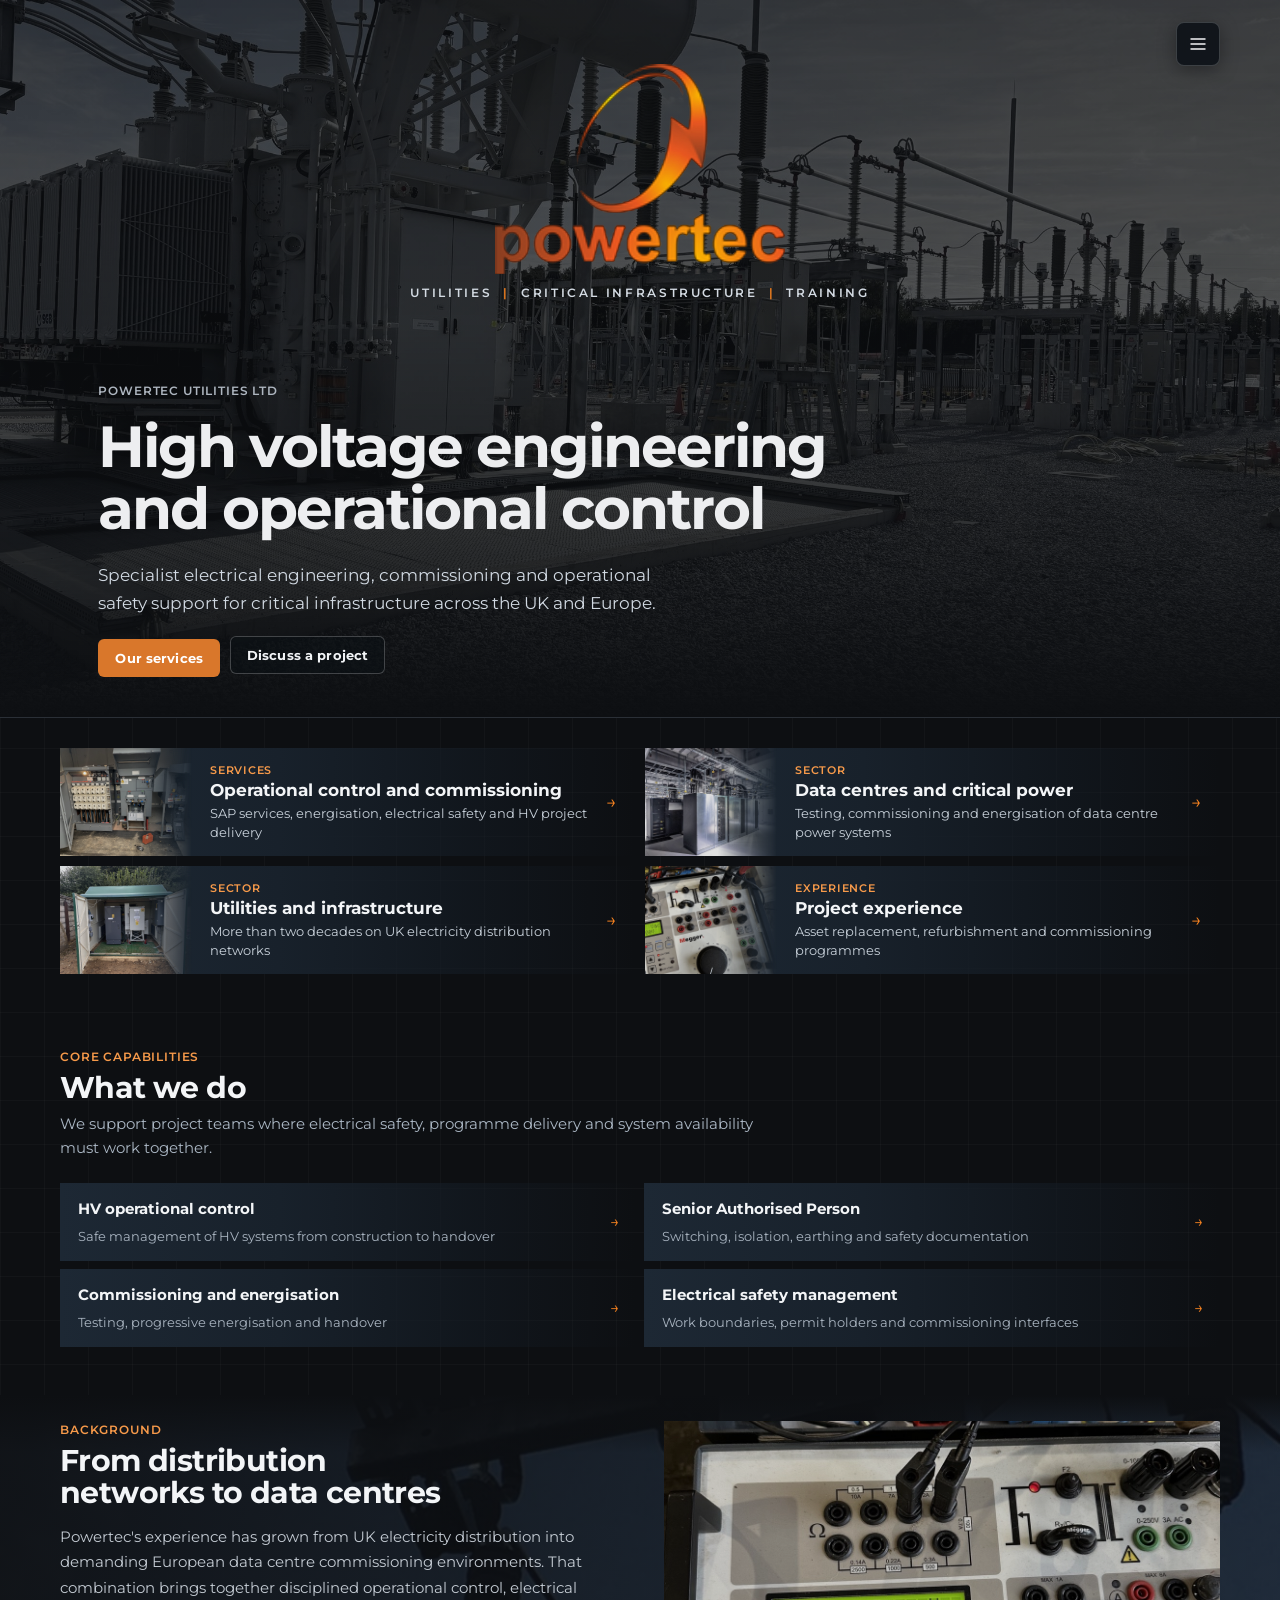
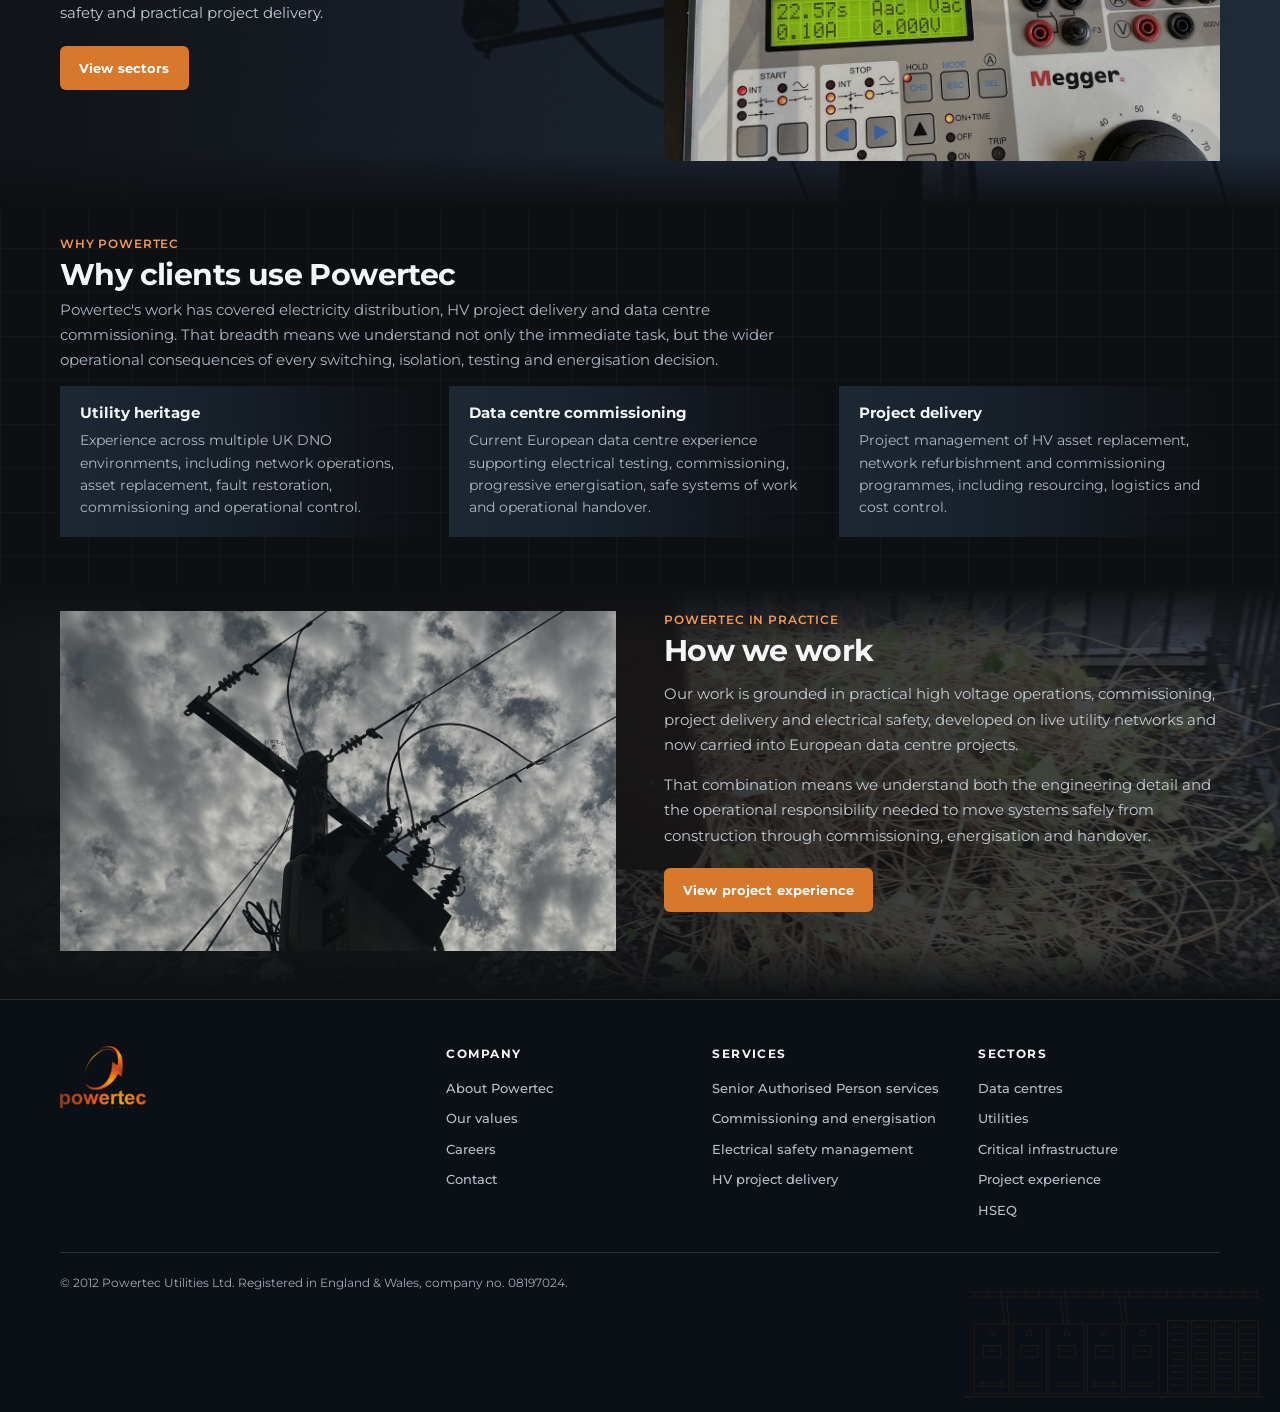
==== index.html @ 8046848d "Add files via upload" ====
<!doctype html>
<html lang="en-GB">
<head>
<meta charset="utf-8">
<meta name="viewport" content="width=device-width, initial-scale=1, viewport-fit=cover">
<title>Powertec Utilities Ltd | High Voltage, Critical Power and Operational Control</title>
<meta name="description" content="Specialist high voltage engineering, SAP, commissioning and electrical safety support for critical infrastructure.">
<meta name="theme-color" content="#0D0F12">
<link rel="icon" type="image/png" href="favicon.png">
<link rel="preconnect" href="https://fonts.googleapis.com">
<link rel="preconnect" href="https://fonts.gstatic.com" crossorigin>
<link rel="stylesheet" href="https://fonts.googleapis.com/css2?family=Montserrat:wght@400;500;600;700;800&family=JetBrains+Mono:wght@500;700&display=swap">
<link rel="stylesheet" href="styles.css?v=3">
</head>
<body class="biz" data-page="biz-index">
<header class="site-head"><div class="wrap">
  <span></span>
  <button class="menu-btn" id="openMenu" aria-label="Open menu" aria-expanded="false" aria-controls="menu"><svg viewBox="0 0 24 24" fill="none" stroke="currentColor" stroke-width="2"><path d="M3 6h18M3 12h18M3 18h18"/></svg></button>
</div></header>
<div class="menu" id="menu" hidden role="dialog" aria-label="Menu">
  <div class="top"><a class="site-mark" href="index.html" aria-label="Powertec home page"><img src="mark.png" alt="Powertec"></a><button class="menu-btn" id="closeMenu" aria-label="Close menu"><svg viewBox="0 0 24 24" fill="none" stroke="currentColor" stroke-width="2"><path d="M5 5l14 14M19 5L5 19"/></svg></button></div>
  <nav aria-label="Main navigation"><a class="menu-primary" href="index.html" aria-current="page">Home</a><details class="menu-group"><summary>About<span class="menu-chevron" aria-hidden="true">⌄</span></summary><div class="menu-subitems"><a class="menu-sub-link" href="about.html">About Powertec</a><a class="menu-sub-link" href="about.html#values">Our values</a></div></details><details class="menu-group"><summary>Services<span class="menu-chevron" aria-hidden="true">⌄</span></summary><div class="menu-subitems"><a class="menu-sub-link" href="services.html">All services</a><a class="menu-sub-link" href="services.html#sap">Senior Authorised Person services</a><a class="menu-sub-link" href="services.html#commissioning">Commissioning and energisation</a><a class="menu-sub-link" href="services.html#safety">Electrical safety management</a><a class="menu-sub-link" href="services.html#projects">HV project delivery</a></div></details><details class="menu-group"><summary>Sectors<span class="menu-chevron" aria-hidden="true">⌄</span></summary><div class="menu-subitems"><a class="menu-sub-link" href="sectors.html">Sector overview</a><a class="menu-sub-link" href="data-centres.html">Data centres and critical infrastructure</a><a class="menu-sub-link" href="utilities.html">Utilities and infrastructure</a></div></details><a class="menu-primary" href="projects.html">Project experience</a><a class="menu-primary" href="hseq.html">HSEQ</a><a class="menu-primary" href="careers.html">Careers</a><a class="menu-primary" href="contact.html">Contact</a></nav>
  <p class="note">Powertec Utilities Ltd</p>
</div>
<section class="hero home" style="--photo:url('powertec-entry-background.jpg')"><div class="wrap">
  <div class="home-brand-intro" aria-label="Powertec Utilities, Critical Infrastructure and Training">
    <img src="logo-stack.png" alt="Powertec" class="home-brand-logo">
    <div class="home-brand-services">UTILITIES <span>|</span> CRITICAL INFRASTRUCTURE <span>|</span> TRAINING</div>
  </div>
  <div class="home-system-title">
    <div class="kicker">Powertec Utilities Ltd</div>
    <h1 class="mega">High voltage engineering<br>and operational control</h1>
    <p class="lead">Specialist electrical engineering, commissioning and operational safety support for critical infrastructure across the UK and Europe.</p>
    <div class="cta biz-cta"><a class="btn primary" href="services.html">Our services</a><a class="btn ghost" href="contact.html">Discuss a project</a></div>
  </div>
</div></section>
<main><section class="block"><div class="wrap"><div class="launch-grid">
    <a class="launch" href="services.html"><span class="launch-img" style="background-image:url('switchgear-01.jpg')" aria-hidden="true"></span><span class="launch-copy"><span class="launch-tag">Services</span><strong>Operational control and commissioning</strong><span class="launch-desc">SAP services, energisation, electrical safety and HV project delivery</span></span><span class="launch-arrow" aria-hidden="true">→</span></a>
    <a class="launch" href="data-centres.html"><span class="launch-img" style="background-image:url('dc-hall.jpg')" aria-hidden="true"></span><span class="launch-copy"><span class="launch-tag">Sector</span><strong>Data centres and critical power</strong><span class="launch-desc">Testing, commissioning and energisation of data centre power systems</span></span><span class="launch-arrow" aria-hidden="true">→</span></a>
    <a class="launch" href="utilities.html"><span class="launch-img" style="background-image:url('substation-01.jpg')" aria-hidden="true"></span><span class="launch-copy"><span class="launch-tag">Sector</span><strong>Utilities and infrastructure</strong><span class="launch-desc">More than two decades on UK electricity distribution networks</span></span><span class="launch-arrow" aria-hidden="true">→</span></a>
    <a class="launch" href="projects.html"><span class="launch-img" style="background-image:url('testing-04.jpg')" aria-hidden="true"></span><span class="launch-copy"><span class="launch-tag">Experience</span><strong>Project experience</strong><span class="launch-desc">Asset replacement, refurbishment and commissioning programmes</span></span><span class="launch-arrow" aria-hidden="true">→</span></a>
  </div></div></section><section class="block"><div class="wrap"><div class="registers-intro"><div><div class="eyebrow">Core capabilities</div><h2>What we do</h2><p>We support project teams where electrical safety, programme delivery and system availability must work together.</p></div></div><div class="dashboard-links registers-grid"><a href="services.html"><strong>HV operational control</strong><span>Safe management of HV systems from construction to handover</span><i>→</i></a><a href="services.html#sap"><strong>Senior Authorised Person</strong><span>Switching, isolation, earthing and safety documentation</span><i>→</i></a><a href="services.html#commissioning"><strong>Commissioning and energisation</strong><span>Testing, progressive energisation and handover</span><i>→</i></a><a href="services.html#safety"><strong>Electrical safety management</strong><span>Work boundaries, permit holders and commissioning interfaces</span><i>→</i></a></div></div></section><section class="block bgfade-sec" data-bg="dno-n13.jpg,dno-p13.jpg,dno-p01.jpg,dno-n11.jpg,dno-p11.jpg"><div class="wrap"><div class="biz-split">
    <div><div class="registers-intro"><div><div class="eyebrow">Background</div><h2>From distribution networks to data centres</h2></div></div>
      <div class="prose"><p>Powertec's experience has grown from UK electricity distribution into demanding European data centre commissioning environments. That combination brings together disciplined operational control, electrical safety and practical project delivery.</p></div>
      <a class="btn primary" href="sectors.html">View sectors</a></div>
    <figure class="photo-band biz-photo"><img src="testing-05.jpg" alt="Relay test set connected for secondary injection testing" loading="lazy"></figure></div></div></section><section class="block"><div class="wrap"><div class="registers-intro"><div><div class="eyebrow">Why Powertec</div><h2>Why clients use Powertec</h2><p>Powertec's work has covered electricity distribution, HV project delivery and data centre commissioning. That breadth means we understand not only the immediate task, but the wider operational consequences of every switching, isolation, testing and energisation decision.</p></div></div><div class="biz-grid c3"><article class="panel"><h3>Utility heritage</h3><p>Experience across multiple UK DNO environments, including network operations, asset replacement, fault restoration, commissioning and operational control.</p></article><article class="panel"><h3>Data centre commissioning</h3><p>Current European data centre experience supporting electrical testing, commissioning, progressive energisation, safe systems of work and operational handover.</p></article><article class="panel"><h3>Project delivery</h3><p>Project management of HV asset replacement, network refurbishment and commissioning programmes, including resourcing, logistics and cost control.</p></article></div></div></section><section class="block bgfade-sec" data-bg="dno-m01.jpg,dno-n12.jpg,dno-m11.jpg,dno-p16.jpg,dno-p09.jpg"><div class="wrap"><div class="biz-split rev">
    <figure class="photo-band biz-photo"><img src="overhead-01.jpg" alt="Overhead line works" loading="lazy"></figure>
    <div><div class="registers-intro"><div><div class="eyebrow">Powertec in practice</div><h2>How we work</h2></div></div>
      <div class="prose"><p>Our work is grounded in practical high voltage operations, commissioning, project delivery and electrical safety, developed on live utility networks and now carried into European data centre projects.</p>
      <p>That combination means we understand both the engineering detail and the operational responsibility needed to move systems safely from construction through commissioning, energisation and handover.</p></div>
      <a class="btn primary" href="projects.html">View project experience</a></div></div></div></section></main>
<footer class="site-foot"><div class="wrap">
    <a class="foot-brand" href="index.html" aria-label="Powertec home page"><img src="logo-stack.png" alt="Powertec"></a>
    <div class="foot-links">
      <div class="foot-col"><h3>Company</h3><a href="about.html">About Powertec</a><a href="about.html#values">Our values</a><a href="careers.html">Careers</a><a href="contact.html">Contact</a></div>
      <div class="foot-col"><h3>Services</h3><a href="services.html#sap">Senior Authorised Person services</a><a href="services.html#commissioning">Commissioning and energisation</a><a href="services.html#safety">Electrical safety management</a><a href="services.html#projects">HV project delivery</a></div>
      <div class="foot-col"><h3>Sectors</h3><a href="data-centres.html">Data centres</a><a href="utilities.html">Utilities</a><a href="sectors.html">Critical infrastructure</a><a href="projects.html">Project experience</a><a href="hseq.html">HSEQ</a></div>
    </div>
    <p class="foot-legal">© 2012 Powertec Utilities Ltd. Registered in England &amp; Wales, company no. 08197024.</p>
  </div></footer>
<script src="site.js?v=3"></script>
</body>
</html>
---- styles.css ----
/* Powertec Isolation Control — shared styles
   Matches the Powertec Utilities site: dark charcoal-navy ground, photo backdrops that phase in, logo phase-in on the front page, copper-orange accent,
   bold uppercase headings, square menu button, bordered cards, uppercase footer nav. */
:root{
  --bg:#0B1016; --bg2:#10161E; --card:#141B24; --card2:#18212B; --line:#28313C; --line2:#3A4552;
  --text:#F3F5F7; --muted:#AEB6C0; --dim:#7D8792;
  --orange:#F58220; --orange2:#E07024; --orange-ink:#F79A4A; --orange-soft:rgba(245,130,32,.12);
  --good:#5FC98B; --good-soft:rgba(95,201,139,.12);
  --warn:#F2C14E; --warn-soft:rgba(242,193,78,.12);
  --crit:#FF7A70; --crit-soft:rgba(255,122,112,.12);
  --idle:#9AA3AD; --idle-soft:rgba(154,163,173,.12);
  --head:"Montserrat","Helvetica Neue",Helvetica,Arial,sans-serif;
  --body:"Montserrat","Helvetica Neue",Helvetica,Arial,sans-serif;
  --mono:ui-monospace,"SFMono-Regular",Menlo,Consolas,monospace;
  color-scheme:dark;
}
*{box-sizing:border-box}
html{-webkit-text-size-adjust:100%}
body{margin:0;background:var(--bg);color:var(--text);font-family:var(--body);font-size:16px;line-height:1.6}
img{max-width:100%;display:block}
a{color:inherit}
:focus-visible{outline:2px solid var(--orange);outline-offset:3px}
.wrap{max-width:1200px;margin:0 auto;padding-left:max(20px,env(safe-area-inset-left,0px));padding-right:max(20px,env(safe-area-inset-right,0px))}
h1,h2,h3{font-family:var(--head);font-weight:700;text-transform:uppercase;letter-spacing:.01em;line-height:1.08;margin:0;text-wrap:balance}
h1{font-size:clamp(34px,6vw,64px)}
h2{font-size:clamp(26px,3.6vw,38px)}
h3{font-size:19px;line-height:1.25}
p{margin:0}
.eyebrow{font-size:15px;font-weight:700;letter-spacing:.06em;text-transform:uppercase;color:var(--orange)}
.sub{font-size:clamp(19px,2.2vw,24px);font-weight:700;line-height:1.35;margin-top:22px;max-width:30ch}
.lead{color:var(--muted);max-width:60ch;margin-top:14px;font-size:17px}
.mono{font-family:var(--mono);font-size:14px;font-variant-numeric:tabular-nums}

/* header */
.site-head{position:absolute;top:0;left:0;right:0;z-index:20;padding-top:env(safe-area-inset-top,0px)}
.site-head .wrap{display:flex;justify-content:space-between;align-items:center;padding-block:22px}
.site-head .mark{width:64px;height:auto}
.menu-btn{width:56px;height:56px;display:grid;place-items:center;background:rgba(11,16,22,.82);border:1.5px solid var(--line2);cursor:pointer;color:var(--orange)}
.menu-btn:hover{border-color:var(--orange)}
.menu-btn svg{width:22px;height:22px}

/* full-screen menu */
.menu{position:fixed;inset:0;z-index:50;background:rgba(8,12,17,.97);display:flex;flex-direction:column;padding:calc(22px + env(safe-area-inset-top,0px)) max(20px,env(safe-area-inset-right,0px)) calc(28px + env(safe-area-inset-bottom,0px)) max(20px,env(safe-area-inset-left,0px));overflow-y:auto}
.menu[hidden]{display:none}
.menu .top{display:flex;justify-content:space-between;align-items:center;max-width:1200px;width:100%;margin:0 auto}
.menu .top img{width:64px}
.menu nav{max-width:1200px;width:100%;margin:40px auto 0;display:flex;flex-direction:column}
.menu nav a{display:flex;justify-content:space-between;align-items:baseline;gap:16px;text-decoration:none;font:700 clamp(22px,4vw,34px)/1.2 var(--head);text-transform:uppercase;padding:16px 0;border-bottom:1px solid var(--line)}
.menu nav a small{font:600 13px var(--mono);color:var(--dim);letter-spacing:.06em}
.menu nav a:hover,.menu nav a[aria-current="page"]{color:var(--orange)}
.menu .note{max-width:1200px;width:100%;margin:28px auto 0;color:var(--dim);font-size:14px}

/* hero */
.hero{position:relative;overflow:hidden;padding-top:calc(140px + env(safe-area-inset-top,0px));padding-bottom:72px;
  background:
    radial-gradient(120% 70% at 110% 20%,rgba(245,130,32,.16),transparent 55%),
    radial-gradient(60% 50% at -10% 100%,rgba(245,130,32,.08),transparent 60%),
    repeating-linear-gradient(90deg,rgba(255,255,255,.025) 0 2px,transparent 2px 46px),
    linear-gradient(180deg,#0E141B 0%,#0B1016 100%)}
.hero::after{content:"";position:absolute;right:-180px;top:40px;width:620px;height:620px;border-radius:50%;border:2px solid rgba(245,130,32,.18);border-left-color:transparent;border-bottom-color:transparent;transform:rotate(-20deg);pointer-events:none}
.hero .wrap{position:relative;z-index:1}
.hero.home{padding-top:calc(120px + env(safe-area-inset-top,0px));min-height:auto}
.hero .biglogo{width:min(300px,62vw);margin-bottom:40px}
.cta{display:flex;flex-direction:column;gap:16px;margin-top:34px;max-width:360px}
.btn{display:flex;align-items:center;justify-content:center;gap:14px;text-decoration:none;font:700 15px var(--head);letter-spacing:.05em;text-transform:uppercase;padding:16px 22px;border:1.5px solid transparent;cursor:pointer}
.btn.primary{background:linear-gradient(180deg,#F08A35,#D0681F);color:#fff}
.btn.primary:hover{background:linear-gradient(180deg,#F79745,#DC7428)}
.btn.ghost{border-color:var(--line2);color:var(--text);background:rgba(11,16,22,.5)}
.btn.ghost:hover{border-color:var(--orange)}
.btn svg{width:20px;height:20px;flex:none}
.chev{display:block;width:28px;margin:42px auto 0;color:var(--muted)}
.crumbs{display:flex;flex-wrap:wrap;gap:8px;font-size:13px;font-weight:700;letter-spacing:.06em;text-transform:uppercase;color:var(--dim);margin-bottom:18px}
.crumbs a{text-decoration:none;color:var(--muted)}
.crumbs a:hover{color:var(--orange)}

/* sections + cards */
section.block{padding-block:72px;border-top:1px solid var(--line)}
section.block.alt{background:var(--bg2)}
.block-head{margin-bottom:36px}
.block-head h2{margin-top:10px}
.cards{display:grid;grid-template-columns:repeat(2,minmax(0,1fr));gap:20px}
.card{background:var(--card);border:1px solid var(--line);padding:30px;display:grid;grid-template-columns:auto minmax(0,1fr);gap:24px;text-decoration:none;transition:border-color .2s}
a.card:hover{border-color:var(--orange)}
.card .ico{width:64px;height:64px;color:var(--orange)}
.card h3{margin-bottom:12px}
.card p{color:var(--muted);font-size:15px}
.card .more{display:inline-flex;align-items:center;gap:12px;margin-top:18px;color:var(--orange);font:700 14px var(--head);letter-spacing:.06em;text-transform:uppercase}
.card .more svg{width:20px}
.card .n{font:600 13px var(--mono);color:var(--dim);margin-top:6px}
.trio{display:grid;grid-template-columns:repeat(4,minmax(0,1fr));gap:20px}
.trio div{text-align:center}
.trio svg{width:56px;height:56px;color:var(--orange);margin:0 auto 14px}
.trio b{display:block;font:700 14px var(--head);letter-spacing:.06em;text-transform:uppercase}
.trio p{color:var(--muted);font-size:14px;margin-top:6px}
.stats{display:grid;grid-template-columns:repeat(3,minmax(0,1fr));gap:0;border:1px solid var(--line);margin-top:44px;background:rgba(20,27,36,.6)}
.stats div{padding:20px 22px;border-right:1px solid var(--line);border-bottom:1px solid var(--line)}
.stats div:nth-child(3n){border-right:0}
.stats div:nth-last-child(-n+3){border-bottom:0}
.stats b{display:block;font:700 34px var(--head);font-variant-numeric:tabular-nums;color:var(--text)}
.stats b.hot{color:var(--orange)}
.stats span{font-size:13px;font-weight:700;letter-spacing:.05em;text-transform:uppercase;color:var(--muted)}
.example{display:inline-block;margin-top:18px;font-size:12px;font-weight:700;letter-spacing:.08em;text-transform:uppercase;color:var(--warn);border:1px solid rgba(242,193,78,.4);padding:5px 10px}

/* trackers */
.toolbar{display:flex;flex-wrap:wrap;gap:12px;align-items:center;margin-bottom:16px}
.search{flex:1 1 260px;min-width:0;display:flex;align-items:center;gap:10px;background:var(--card);border:1px solid var(--line2);padding:12px 14px}
.search:focus-within{border-color:var(--orange)}
.search svg{width:18px;color:var(--dim);flex:none}
.search input{flex:1;min-width:0;background:transparent;border:0;outline:0;color:var(--text);font:500 15px var(--body)}
.search input::placeholder{color:var(--dim)}
.filters{display:flex;flex-wrap:wrap;gap:8px}
.filters button{background:transparent;color:var(--muted);border:1px solid var(--line2);padding:9px 14px;font:700 12px var(--head);letter-spacing:.06em;text-transform:uppercase;cursor:pointer}
.filters button[aria-pressed="true"]{background:var(--orange);border-color:var(--orange);color:#fff}
.count{color:var(--dim);font-size:13px;font-weight:700;letter-spacing:.05em;text-transform:uppercase;margin-bottom:10px}
.tablebox{border:1px solid var(--line);overflow-x:auto;background:var(--card)}
table{width:100%;border-collapse:collapse;font-size:15px}
th{text-align:left;font:700 12px var(--head);letter-spacing:.08em;text-transform:uppercase;color:var(--orange);background:var(--card2);padding:14px 16px;white-space:nowrap;border-bottom:1px solid var(--line)}
td{padding:14px 16px;border-top:1px solid var(--line);vertical-align:top;color:var(--muted)}
td:first-child a{color:var(--text);font-weight:700;text-decoration:none}
tbody tr{cursor:pointer}
tbody tr:hover td{background:rgba(245,130,32,.06)}
td.go{text-align:right;white-space:nowrap}
td.go span{color:var(--orange);font:700 13px var(--head);letter-spacing:.06em;text-transform:uppercase}
.empty{text-align:center;padding:32px;color:var(--dim)}
.chip{display:inline-flex;align-items:center;gap:7px;font:700 12px var(--head);letter-spacing:.05em;text-transform:uppercase;padding:4px 10px;white-space:nowrap;border:1px solid currentColor}
.chip::before{content:"";width:7px;height:7px;border-radius:50%;background:currentColor}
.s-good{color:var(--good);background:var(--good-soft)}
.s-hot{color:var(--orange-ink);background:var(--orange-soft)}
.s-warn{color:var(--warn);background:var(--warn-soft)}
.s-crit{color:var(--crit);background:var(--crit-soft)}
.s-idle{color:var(--idle);background:var(--idle-soft)}
.sys{font:700 12px var(--mono);padding:2px 7px;border:1px solid currentColor}
.sys.hv{color:var(--crit)} .sys.lv{color:#7DB7F0}

/* record */
.rec-head{display:flex;justify-content:space-between;align-items:flex-start;gap:18px;flex-wrap:wrap}
.rec-id{font:700 15px var(--mono);color:var(--orange);margin-bottom:10px}
.rec-grid{display:grid;grid-template-columns:minmax(0,1.6fr) minmax(0,1fr);gap:24px}
.fields{display:grid;grid-template-columns:repeat(2,minmax(0,1fr));border:1px solid var(--line);background:var(--card);margin:0}
.field{padding:16px 20px;border-bottom:1px solid var(--line);min-width:0}
.field:nth-child(odd){border-right:1px solid var(--line)}
.field.wide{grid-column:1/-1;border-right:0}
.field dt{font:700 12px var(--head);letter-spacing:.08em;text-transform:uppercase;color:var(--orange)}
.field dd{margin:6px 0 0;color:var(--text);overflow-wrap:anywhere}
.side{display:flex;flex-direction:column;gap:20px}
.panel{background:var(--card);border:1px solid var(--line);padding:22px}
.panel h3{font-size:15px;margin-bottom:14px;color:var(--orange)}
.panel p{color:var(--muted);font-size:15px}
.links{display:flex;flex-wrap:wrap;gap:8px}
.links a,.links span{font:600 13px var(--mono);text-decoration:none;border:1px solid var(--line2);padding:6px 10px;color:var(--text)}
.links a:hover{border-color:var(--orange);color:var(--orange)}
.links span{color:var(--dim)}
.log{list-style:none;margin:0;padding:0;display:flex;flex-direction:column;gap:14px}
.log li{display:grid;grid-template-columns:auto minmax(0,1fr);gap:14px;font-size:15px;color:var(--muted)}
.log time{font:600 13px var(--mono);color:var(--orange-ink);white-space:nowrap;padding-top:2px}
.hooktag{border:1.5px dashed var(--orange);background:var(--orange-soft);padding:16px}
.hooktag b{display:block;font:700 12px var(--mono);letter-spacing:.12em;color:var(--orange);margin-bottom:8px}
.hooktag div{display:flex;justify-content:space-between;gap:10px;padding-block:6px;border-top:1px dotted var(--line2);font-size:14px}
.hooktag div span:first-child{color:var(--muted)}
.back{display:inline-flex;align-items:center;gap:10px;margin-top:32px;color:var(--orange);text-decoration:none;font:700 14px var(--head);letter-spacing:.06em;text-transform:uppercase}

/* schematic */
.sld{border:1px solid var(--line);background:var(--card);overflow-x:auto}
.sld svg{display:block;min-width:760px;width:100%;height:auto}
.sld .w{stroke:#D6DCE2;fill:none;stroke-width:1.6}
.sld .bus{stroke:var(--orange);stroke-width:5;stroke-linecap:round}
.sld .bx,.sld .cb{fill:var(--card);stroke:#D6DCE2;stroke-width:1.6}
.sld .ld{fill:var(--card2);stroke:var(--dim);stroke-width:1.2;stroke-dasharray:4 3}
.sld text{fill:var(--text);font-family:var(--body);font-size:12px}
.sld .t-q{fill:var(--muted);font-size:11px}
.sld .t-b{font-weight:700;font-size:13px}
.legend{display:flex;flex-wrap:wrap;gap:22px;margin-top:16px;color:var(--muted);font-size:14px}
.legend span{display:inline-flex;align-items:center;gap:10px}

/* implementation plan */
.barbox{overflow-x:auto;margin-bottom:36px}
.phasebar{display:grid;grid-template-columns:repeat(9,minmax(112px,1fr));border:1px solid var(--line);background:var(--card)}
.phasebar a{display:flex;flex-direction:column;gap:4px;padding:16px;text-decoration:none;border-right:1px solid var(--line);position:relative}
.phasebar a:last-child{border-right:0}
.phasebar a::after{content:"";position:absolute;left:0;right:0;bottom:0;height:3px;background:var(--orange);opacity:.35}
.phasebar a:hover::after{opacity:1}
.phasebar b{font:700 26px var(--head);color:var(--orange);line-height:1}
.phasebar span{font:700 13px var(--head);letter-spacing:.05em;text-transform:uppercase}
.phasebar small{font:600 12px var(--mono);color:var(--dim)}
.phases{display:flex;flex-direction:column;gap:20px}
.phase{display:grid;grid-template-columns:88px minmax(0,1fr);background:var(--card);border:1px solid var(--line);scroll-margin-top:24px}
.pnum{display:flex;align-items:flex-start;justify-content:center;padding-top:24px;font:700 44px var(--head);color:var(--orange);border-right:1px solid var(--line);background:var(--card2)}
.pbody{padding:24px 28px;min-width:0}
.pmeta{display:flex;flex-wrap:wrap;gap:8px 20px;font:600 13px var(--mono);color:var(--dim);margin-bottom:8px}
.pbody h3{font-size:22px}
.aim{color:var(--text);margin-top:8px;font-size:17px}
.pcols{display:grid;grid-template-columns:minmax(0,1.6fr) minmax(0,1fr);gap:28px;margin-top:20px}
.pcols h4{margin:0 0 10px;font:700 12px var(--head);letter-spacing:.08em;text-transform:uppercase;color:var(--orange)}
.pcols ul{margin:0;padding:0;list-style:none;display:flex;flex-direction:column;gap:8px}
.pcols li{position:relative;padding-left:18px;color:var(--muted);font-size:15px}
.pcols li::before{content:"";position:absolute;left:0;top:.62em;width:8px;height:2px;background:var(--orange)}
.gate{margin-top:20px;padding:14px 16px;border:1px solid rgba(245,130,32,.4);background:var(--orange-soft);color:var(--text);font-size:15px}
.gate b{display:block;font:700 12px var(--head);letter-spacing:.1em;text-transform:uppercase;color:var(--orange);margin-bottom:4px}
.ready-head{display:flex;justify-content:space-between;align-items:center;gap:16px;flex-wrap:wrap;margin-bottom:16px}
#readyCount{font:700 14px var(--head);letter-spacing:.06em;text-transform:uppercase;color:var(--muted)}
#readyCount.done{color:var(--good)}
.checks{list-style:none;margin:0;padding:0;display:grid;grid-template-columns:repeat(2,minmax(0,1fr));gap:10px}
.checks label{display:flex;gap:14px;align-items:flex-start;background:var(--card);border:1px solid var(--line);padding:14px 16px;cursor:pointer}
.checks label:hover{border-color:var(--line2)}
.checks input{width:20px;height:20px;margin:2px 0 0;accent-color:var(--orange);flex:none}
.checks input:checked + span{color:var(--muted);text-decoration:line-through;text-decoration-color:var(--orange)}
.two{display:grid;grid-template-columns:repeat(2,minmax(0,1fr));gap:36px}
.tablebox.plain tbody tr{cursor:default}
.tablebox.plain tbody tr:hover td{background:none}
@media (max-width:820px){.two{grid-template-columns:1fr}.pcols{grid-template-columns:1fr;gap:18px}.checks{grid-template-columns:1fr}}
@media (max-width:640px){.phase{grid-template-columns:1fr}.pnum{justify-content:flex-start;padding:14px 20px;border-right:0;border-bottom:1px solid var(--line);font-size:30px}.pbody{padding:20px}}

/* system procedure */
.steps-list{list-style:none;margin:0;padding:0;display:flex;flex-direction:column;gap:12px}
.steps-list li{display:grid;grid-template-columns:32px minmax(0,1fr);gap:12px;color:var(--muted);font-size:15px;padding-left:0}
.steps-list li::before{content:none}
.sn{display:grid;place-items:center;width:28px;height:28px;border:1.5px solid var(--orange);color:var(--orange);font:700 13px var(--mono)}
.site-note{color:var(--text);font-size:15px;border-left:3px solid var(--orange);padding:4px 0 4px 14px}
.routines{display:grid;grid-template-columns:repeat(3,minmax(0,1fr));gap:20px}
.mini{margin:0;padding-left:20px;display:flex;flex-direction:column;gap:8px;color:var(--muted);font-size:15px}
.mini li::marker{color:var(--orange);font-weight:700}
.plink{color:var(--orange);font-family:var(--mono);text-decoration:none;border-bottom:1px solid currentColor}
@media (max-width:980px){.routines{grid-template-columns:repeat(2,minmax(0,1fr))}}
@media (max-width:640px){.routines{grid-template-columns:1fr}}

/* footer */
.site-foot{border-top:1px solid var(--line);padding-block:28px calc(28px + env(safe-area-inset-bottom,0px));background:var(--bg)}
.site-foot .wrap{display:flex;justify-content:space-between;align-items:center;gap:20px;flex-wrap:wrap}
.foot-brand{display:flex;align-items:center;gap:10px;text-decoration:none}
.foot-brand img{width:38px}
.foot-brand b{font:700 20px var(--head);color:var(--orange);letter-spacing:-.01em;line-height:1}
.foot-brand small{display:block;font-size:11px;color:var(--muted);font-weight:600}
.foot-nav{display:flex;flex-wrap:wrap;gap:6px 22px}
.foot-nav a{text-decoration:none;font:700 12px var(--head);letter-spacing:.06em;text-transform:uppercase;color:var(--muted)}
.foot-nav a:hover{color:var(--orange)}
.foot-legal{width:100%;color:var(--dim);font-size:12px;padding-top:14px;border-top:1px solid var(--line)}

@media (max-width:820px){
  .cards{grid-template-columns:1fr}
  .trio{grid-template-columns:repeat(2,minmax(0,1fr));row-gap:30px}
  .rec-grid{grid-template-columns:1fr}
  .stats{grid-template-columns:repeat(2,minmax(0,1fr))}
  .stats div{border-right:1px solid var(--line)!important;border-bottom:1px solid var(--line)!important}
  .stats div:nth-child(2n){border-right:0!important}
  .stats div:nth-last-child(-n+2){border-bottom:0!important}
}
@media (max-width:640px){
  .card{grid-template-columns:1fr;gap:16px;padding:24px}
  .fields{grid-template-columns:1fr}
  .field:nth-child(odd){border-right:0}
  .tablebox{border:0;background:none;overflow:visible}
  table,thead,tbody,tr,td{display:block}
  thead{display:none}
  tbody{display:grid;gap:12px}
  tbody tr{background:var(--card);border:1px solid var(--line);padding:12px 16px}
  td{border:0;padding:5px 0;display:grid;grid-template-columns:112px minmax(0,1fr);gap:10px}
  td::before{content:attr(data-label);font:700 11px var(--head);letter-spacing:.08em;text-transform:uppercase;color:var(--orange);padding-top:3px}
  td.go{text-align:left;grid-template-columns:1fr;padding-top:8px}
  td.go::before{content:none}
  tbody tr:hover td{background:none}
}
@media (prefers-reduced-motion:reduce){*{transition:none!important}}

/* =========================================================
   PHOTOS AND PHASE-IN (as on the Powertec Utilities site)
   Each page sets its own photo through --photo. The photo fades in behind a dark
   gradient; on the front page the logo, headline and text then phase in one after another.
   ========================================================= */
.hero{--photo:url("hero.jpg")}
body[data-page="keys"] .hero,body[data-page="info"] .hero{--photo:url("banner-keys.jpg")}
body[data-page="ptw"] .hero,body[data-page="sft"] .hero,body[data-page="record"] .hero{--photo:url("banner-permits.jpg")}
body[data-page="loa"] .hero,body[data-page="cp"] .hero{--photo:url("banner-substation.jpg")}
body[data-page="procedure"] .hero,body[data-page="schematic"] .hero{--photo:url("banner-network.jpg")}
.hero::before{content:"";position:absolute;inset:0;background:var(--photo) center right/cover no-repeat;z-index:0;
  -webkit-mask-image:linear-gradient(90deg,transparent 0%,rgba(0,0,0,.35) 30%,#000 70%);mask-image:linear-gradient(90deg,transparent 0%,rgba(0,0,0,.35) 30%,#000 70%);
  opacity:.55;animation:photoIn 2.2s ease-out both}
.hero.home::before{opacity:.7}
.hero::after{z-index:0}
@keyframes photoIn{from{opacity:0;transform:scale(1.08)}to{transform:scale(1)}}
@keyframes phaseIn{from{opacity:0;transform:translateY(16px)}to{opacity:1;transform:none}}
@keyframes logoIn{0%{opacity:0;transform:scale(.88) rotate(-6deg);filter:blur(8px) drop-shadow(0 0 0 rgba(245,130,32,0))}60%{opacity:1;filter:blur(0) drop-shadow(0 0 28px rgba(245,130,32,.55))}100%{opacity:1;transform:none;filter:drop-shadow(0 0 14px rgba(245,130,32,.25))}}
.hero .biglogo{animation:logoIn 1.6s cubic-bezier(.2,.7,.2,1) both}
.hero.home h1{animation:phaseIn .9s .9s ease-out both}
.hero.home .sub{animation:phaseIn .9s 1.15s ease-out both}
.hero.home .lead{animation:phaseIn .9s 1.35s ease-out both}
.hero.home .cta{animation:phaseIn .9s 1.55s ease-out both}
.hero.home .stats,.hero.home .example{animation:phaseIn .9s 1.75s ease-out both}
.hero:not(.home) .wrap>*{animation:phaseIn .8s ease-out both}
.hero:not(.home) .wrap>*:nth-child(2){animation-delay:.12s}
.hero:not(.home) .wrap>*:nth-child(3){animation-delay:.24s}
.hero:not(.home) .wrap>*:nth-child(4){animation-delay:.36s}
.site-head .mark{animation:phaseIn .8s ease-out both}
@media (max-width:640px){.hero::before{-webkit-mask-image:linear-gradient(180deg,#000 0%,rgba(0,0,0,.45) 55%,rgba(0,0,0,.15) 100%);mask-image:linear-gradient(180deg,#000 0%,rgba(0,0,0,.45) 55%,rgba(0,0,0,.15) 100%);opacity:.45}}
@media (prefers-reduced-motion:reduce){.hero::before,.hero .biglogo,.hero .wrap>*,.hero.home *,.site-head .mark{animation:none!important}}

/* =========================================================
   NEW SAFETY DOCUMENT FORM AND CP CONTACT CARD
   ========================================================= */
body[data-page="new"] .hero{--photo:url("banner-permits.jpg")}
.btn.small{padding:11px 16px;font-size:13px}
.docform{display:flex;flex-direction:column;gap:20px;max-width:980px}
.fgroup{background:var(--card);border:1px solid var(--line);padding:24px}
.fgroup>h3{font-size:16px;color:var(--orange);margin-bottom:18px}
.fgrid{display:grid;grid-template-columns:repeat(2,minmax(0,1fr));gap:18px}
.f{display:flex;flex-direction:column;gap:8px;min-width:0}
.f.wide,.cpcard.wide{grid-column:1/-1}
.f>span{font:700 12px var(--head);letter-spacing:.08em;text-transform:uppercase;color:var(--text)}
.f>span small{display:block;font:500 12px var(--body);letter-spacing:0;text-transform:none;color:var(--dim);margin-top:4px}
.f select,.f textarea{width:100%;min-width:0;background:var(--bg2);color:var(--text);border:1px solid var(--line2);padding:13px 40px 13px 14px;font:500 15px var(--body);border-radius:0;-webkit-appearance:none;appearance:none}
.f select{background-image:linear-gradient(45deg,transparent 50%,var(--orange) 50%),linear-gradient(135deg,var(--orange) 50%,transparent 50%);background-position:calc(100% - 20px) 50%,calc(100% - 14px) 50%;background-size:6px 6px;background-repeat:no-repeat}
.f textarea{padding-right:14px;resize:vertical}
.f select:focus,.f textarea:focus{outline:none;border-color:var(--orange)}
.f select option:disabled{color:#6b7480}
.addrow{display:flex;gap:10px}
.addrow select{flex:1}
.picked{list-style:none;margin:0;padding:0;display:flex;flex-direction:column;gap:8px}
.picked:empty{display:none}
.picked li{display:flex;align-items:center;gap:10px;background:var(--bg2);border:1px solid var(--line);border-left:3px solid var(--orange);padding:10px 12px;font-size:14px;color:var(--muted)}
.picked li .mono{color:var(--text)}
.picked li button{margin-left:auto;background:none;border:1px solid var(--line2);color:var(--muted);width:30px;height:30px;font-size:18px;cursor:pointer;flex:none}
.picked li button:hover{border-color:var(--crit);color:var(--crit)}
.errors{border:1px solid var(--crit);background:var(--crit-soft);padding:16px 18px;color:var(--text)}
.errors ul{margin:8px 0 0;padding-left:20px}
.formfoot{display:flex;gap:12px;flex-wrap:wrap}
.formfoot .btn{min-width:220px}
.hint{color:var(--dim);font-size:13px}
.saved{margin-top:18px;border:1px solid var(--good);background:var(--good-soft);padding:12px 16px;color:var(--text);font-size:15px;max-width:70ch}
.cpcard{background:var(--bg2);border:1px solid var(--line);border-left:3px solid var(--orange);padding:16px}
.cpc-head{display:flex;justify-content:space-between;align-items:flex-start;gap:12px}
.cpc-head b{display:block;font:700 18px var(--head);text-transform:uppercase;margin-top:2px}
.cpc-head span{color:var(--muted);font-size:14px}
.cpc-role{font:700 12px var(--head);letter-spacing:.08em;color:var(--orange)}
.cpc-role .mono{font-size:12px;color:var(--orange)}
.cpc-lines{display:grid;gap:8px;margin:14px 0}
.cpc-lines a{display:flex;justify-content:space-between;gap:12px;text-decoration:none;border:1px solid var(--line);padding:10px 12px;background:var(--card)}
.cpc-lines a:hover{border-color:var(--orange)}
.cpc-lines span{font:700 11px var(--head);letter-spacing:.1em;text-transform:uppercase;color:var(--dim);padding-top:2px}
.cpc-lines b{font-size:13px;overflow-wrap:anywhere;text-align:right}
.cppanel{border-color:rgba(245,130,32,.5)}
@media (max-width:640px){.fgrid{grid-template-columns:1fr}.fgroup{padding:18px}.addrow{flex-direction:column}.formfoot .btn{width:100%}}
[hidden]{display:none!important}
.picked li .mono{white-space:nowrap}

/* =========================================================
   FRONT PAGE AND HEADER, matched to the live Powertec Utilities site
   Header: swoosh + "powertec / utilities Ltd" lockup left, square menu right.
   Hero: full-bleed photo, clear, with a dark gradient only where the words sit.
   ========================================================= */
.lockup{display:flex;align-items:center;gap:10px;text-decoration:none}
.site-head .lockup .mark{width:58px;height:auto}
.lockup-text{display:flex;flex-direction:column;line-height:1}
.lockup-text b{font:700 30px/1 Arial,"Helvetica Neue",Helvetica,sans-serif;letter-spacing:-.025em;background:linear-gradient(90deg,#C8501A 0%,#E8641E 45%,#F58220 70%,#FBA234 100%);-webkit-background-clip:text;background-clip:text;color:transparent}
.lockup-text small{align-self:flex-end;font:700 17px/1 Arial,"Helvetica Neue",Helvetica,sans-serif;color:#D4D7DB;margin-top:4px;letter-spacing:.01em}
.site-head .lockup{animation:phaseIn .9s ease-out both}
body:not([data-page="home"]) .lockup-text{display:none}

.hero.home{min-height:min(100vh,980px);display:flex;align-items:flex-end;padding-top:calc(170px + env(safe-area-inset-top,0px));padding-bottom:56px}
.hero.home::before{opacity:1;-webkit-mask-image:none;mask-image:none;
  background:linear-gradient(180deg,rgba(11,16,22,.55) 0%,rgba(11,16,22,.15) 22%,rgba(11,16,22,.35) 48%,rgba(11,16,22,.88) 72%,#0B1016 100%),var(--photo) center/cover no-repeat}
.hero.home::after{display:none}
.hero.home .wrap{width:100%}
.hero h1.mega{font:800 clamp(44px,9.5vw,96px)/.98 Arial,"Helvetica Neue",Helvetica,sans-serif;letter-spacing:-.02em;text-shadow:0 2px 24px rgba(0,0,0,.45)}
.hero.home .sub{font-family:Arial,"Helvetica Neue",Helvetica,sans-serif;font-size:clamp(20px,2.6vw,26px);max-width:36ch;text-shadow:0 1px 12px rgba(0,0,0,.5)}
.hero.home .lead{color:#D4D7DB;font-size:clamp(17px,1.9vw,20px);text-shadow:0 1px 10px rgba(0,0,0,.5)}
@media (min-width:900px){.hero.home::before{background:linear-gradient(90deg,rgba(11,16,22,.94) 0%,rgba(11,16,22,.75) 38%,rgba(11,16,22,.15) 70%,rgba(11,16,22,.05) 100%),linear-gradient(180deg,transparent 70%,#0B1016 100%),var(--photo) center right/cover no-repeat}.hero.home{align-items:center}}
@media (max-width:640px){.hero.home::before{-webkit-mask-image:none;mask-image:none;opacity:1}.lockup-text b{font-size:26px}.lockup-text small{font-size:15px}.site-head .lockup .mark{width:50px}}
.site-head a{text-decoration:none}
.hero.home .cta{margin-top:30px}
@media (max-width:899px){.hero.home::before{background:linear-gradient(180deg,rgba(11,16,22,.5) 0%,rgba(11,16,22,0) 18%,rgba(11,16,22,.1) 38%,rgba(11,16,22,.72) 62%,#0B1016 100%),var(--photo) center/cover no-repeat}.hero.home{min-height:100svh}}

/* schematics page */
.dwgs{display:grid;gap:28px}
.dwg{margin:0;background:var(--card);border:1px solid var(--line);padding:20px;display:flex;flex-direction:column;gap:16px}
.dwg figcaption{display:flex;justify-content:space-between;align-items:flex-start;gap:16px;flex-wrap:wrap}
.dwg figcaption p{color:var(--muted);font-size:15px;margin-top:6px}
.dwg img{width:100%;height:auto;background:#fff;border:1px solid var(--line)}
.dwg .btn{align-self:flex-start}
.dwg-count{display:flex;gap:8px}
.pill{font:700 12px var(--head);letter-spacing:.06em;padding:5px 10px;border:1.5px solid currentColor;background:#fff}
.pill.hv{color:#C81E1E}.pill.lv{color:#145AC8}

/* =========================================================
   VERSION 4: POWERTEC TRAINING STYLE
   Header sits over a full-screen dark photo: stacked powertec logo, divider,
   letterspaced product name, rounded menu button. Sentence-case headline,
   letterspaced grey kicker, grey lead, text links with orange arrows.
   ========================================================= */
:root{--head:"Helvetica Neue",Helvetica,Arial,sans-serif;--body:"Helvetica Neue",Helvetica,Arial,sans-serif;--bg:#0D0F12;--bg2:#121519;--card:#16191E;--card2:#1B1F25;--line:#2A2F36;--line2:#3B414A}
body{background:var(--bg)}
.brand{display:flex;align-items:center;gap:18px;text-decoration:none}
.brand-logo{width:92px;height:auto}
.brand-name{position:relative;padding-left:18px;font:700 13px/1 var(--head);letter-spacing:.22em;color:#E6E8EB;white-space:nowrap}
.brand-name::before{content:"";position:absolute;left:0;top:50%;height:26px;margin-top:-13px;width:1.5px;background:rgba(255,255,255,.35)}
.site-head a{text-decoration:none}
.site-head .wrap{padding-block:26px;align-items:flex-start}
.menu-btn{width:58px;height:58px;border-radius:14px;border:1.5px solid rgba(255,255,255,.28);background:rgba(16,18,22,.55);color:#F3F4F6;-webkit-backdrop-filter:blur(6px);backdrop-filter:blur(6px)}
.menu-btn:hover{border-color:var(--orange);color:#fff}
.menu-btn svg{width:26px;height:26px}
.menu .top .brand-logo{width:80px}
.site-head .brand{animation:phaseIn .9s ease-out both}

/* hero: full-bleed photo, heavily darkened like the Training page */
.hero::before,.hero.home::before{opacity:1!important;-webkit-mask-image:none!important;mask-image:none!important;
  background:linear-gradient(180deg,rgba(13,15,18,.78) 0%,rgba(13,15,18,.70) 45%,rgba(13,15,18,.88) 80%,#0D0F12 100%),var(--photo) center/cover no-repeat!important}
.hero::after{display:none}
.hero{padding-top:calc(150px + env(safe-area-inset-top,0px));padding-bottom:64px}
.hero.home{min-height:auto;display:block;padding-top:calc(170px + env(safe-area-inset-top,0px));padding-bottom:90px}
.kicker{font:700 13px/1.5 var(--head);letter-spacing:.3em;text-transform:uppercase;color:#B9BDC3;margin-bottom:26px}
.hero h1{text-transform:none;font:700 clamp(36px,5.6vw,64px)/1.04 var(--head);letter-spacing:-.025em;color:#EDEEF0;max-width:18ch}
.hero h1.mega{font-size:clamp(46px,8.4vw,104px);line-height:1.0;letter-spacing:-.035em;max-width:13ch;text-shadow:none}
.hero.home .sub{font:400 clamp(20px,2.4vw,27px)/1.42 var(--head);color:#C9CCD1;max-width:34ch;margin-top:34px;text-shadow:none}
.hero.home .lead{font-size:clamp(16px,1.8vw,19px);line-height:1.6;color:#8E939A;max-width:52ch;margin-top:18px;text-shadow:none}
.hero .lead{color:#A3A8AF;max-width:58ch;margin-top:20px}
.textlinks{display:flex;flex-direction:column;gap:18px;margin-top:44px}
.textlinks a{display:inline-flex;align-items:center;gap:22px;text-decoration:none;font:500 clamp(18px,2vw,21px) var(--head);letter-spacing:.02em;color:#EDEEF0;width:max-content}
.textlinks a span{color:var(--orange);font-size:1.25em;transition:transform .2s}
.textlinks a:hover span{transform:translateX(6px)}
.hero.home .textlinks{animation:phaseIn .9s 1.4s ease-out both}
.hero.home .kicker{animation:phaseIn .8s .5s ease-out both}
.hero.home h1{animation:phaseIn .9s .75s ease-out both}
.crumbs{letter-spacing:.14em;font-size:12px}
.rec-head h1{text-transform:none;letter-spacing:-.02em}
h2{text-transform:none;letter-spacing:-.02em}
.block-head h2,.block h2{font-size:clamp(28px,3.8vw,42px)}
.example{letter-spacing:.14em}
@media (max-width:640px){
  .brand-logo{width:78px}.brand{gap:14px}.brand-name{font-size:11px;letter-spacing:.2em;padding-left:14px}
  .menu-btn{width:52px;height:52px;border-radius:12px}
  .hero.home{padding-top:calc(150px + env(safe-area-inset-top,0px))}
  .kicker{font-size:11.5px;letter-spacing:.24em}
}

/* Version 4 finishing: Powertec Training details */
:root{--head:"Montserrat","Helvetica Neue",Arial,sans-serif;--body:"Montserrat","Helvetica Neue",Arial,sans-serif;--mono:"JetBrains Mono",ui-monospace,Menlo,monospace}
body{background:#0F1215 linear-gradient(rgba(255,255,255,.025) 1px,transparent 1px) 0 0/44px 44px,#0F1215;background-image:linear-gradient(rgba(255,255,255,.022) 1px,transparent 1px),linear-gradient(90deg,rgba(255,255,255,.022) 1px,transparent 1px);background-size:44px 44px}
section.block.alt{background:rgba(18,21,25,.85)}
.eyebrow,.kicker.orange{font:700 13px/1.4 var(--mono);letter-spacing:.2em;color:var(--orange)}
.kicker{font-family:var(--mono);font-weight:500}
.n,.pmeta,.count{font-family:var(--mono);letter-spacing:.14em}
h1,h2,h3{font-family:var(--head)}
.hero h1,.hero h1.mega{font-family:"Helvetica Neue",Helvetica,Arial,sans-serif}
.card,.panel,.fgroup,.dwg,.phase,.tablebox{border-color:#2B3036;background:#16191D}
.card h3,.panel h3{text-transform:none;letter-spacing:-.01em}
.card .more{font-family:var(--head);letter-spacing:.06em;color:#EDEEF0}
.card .more svg{color:var(--orange)}
.btn{border-radius:6px}
.btn.primary{background:#D9772B;color:#1A1208;box-shadow:0 10px 30px rgba(217,119,43,.25)}
.btn.primary:hover{background:#E5843A}
/* orange circle on inner page headers, as on the Training pages */
.hero:not(.home) .orb{position:absolute;right:-70px;top:70px;width:240px;height:240px;border-radius:50%;background:#E07B2E;z-index:0;opacity:.92;animation:photoIn 1.4s ease-out both}
.hero:not(.home) .wrap{position:relative;z-index:1}
@media (max-width:640px){.hero:not(.home) .orb{width:170px;height:170px;right:-50px;top:56px}}
@media (prefers-reduced-motion:reduce){.hero .orb{animation:none}}

/* =========================================================
   INTERACTIVE DRAWINGS AND LOCK PICKER
   ========================================================= */
.dwgscroll{overflow:auto;-webkit-overflow-scrolling:touch;background:#fff;border:1px solid #2B3036;max-height:78vh}
.dwgbox{position:relative;width:max(100%,var(--dw));container-type:inline-size}
.dwgbox img{display:block;width:100%;height:100%;user-select:none;-webkit-user-select:none}
.lk{position:absolute;transform:translate(-50%,-50%);width:calc(var(--r) * 100cqw);height:calc(var(--r) * 100cqw);min-width:18px;min-height:18px;border-radius:50%;border:2px solid currentColor;background:#fff;font:700 calc(var(--r) * 52cqw)/1 "Helvetica Neue",Arial,sans-serif;display:grid;place-items:center;padding:0;cursor:pointer;z-index:2;transition:transform .12s,box-shadow .12s}
.lk.hv{color:#C81E1E}.lk.lv{color:#145AC8}
.lk:hover,.lk:focus-visible{transform:translate(-50%,-50%) scale(1.25);z-index:3;outline:none;box-shadow:0 0 0 3px rgba(245,130,32,.55)}
.lk.picked{background:currentColor}
.lk.hv.picked{color:#C81E1E}.lk.lv.picked{color:#145AC8}
.lk.picked{-webkit-text-fill-color:#fff}
.lk.used{color:#8A9099!important;background:#E3E5E8;-webkit-text-fill-color:#6E747C}
.lk.used::after{content:"";position:absolute;left:-18%;right:-18%;top:50%;height:2px;background:#3A3F46;transform:rotate(-40deg)}
.lk.oos{color:#8A9099!important;background:#fff;border-style:dashed;-webkit-text-fill-color:#8A9099}
.lk.off{opacity:.35}
.lk.focus:not(.used):not(.oos){box-shadow:0 0 0 3px #fff,0 0 0 6px var(--orange);animation:lkpulse 1.6s ease-in-out infinite}
.lk.hl{box-shadow:0 0 0 3px #fff,0 0 0 7px var(--orange);transform:translate(-50%,-50%) scale(1.35);z-index:4}
@keyframes lkpulse{50%{box-shadow:0 0 0 3px #fff,0 0 0 10px rgba(245,130,32,.35)}}
@media (prefers-reduced-motion:reduce){.lk.focus{animation:none}}
.lk.mini{position:relative;transform:none;width:22px;height:22px;min-width:22px;min-height:22px;font-size:11px;display:inline-grid;cursor:default;flex:none}
.lk.mini:hover{transform:none;box-shadow:none}
.plegend{display:flex;flex-wrap:wrap;gap:10px 20px;font-size:13px;color:var(--muted)}
.plegend span{display:inline-flex;align-items:center;gap:8px}
.dwg-hint{color:var(--dim);font-size:13px}
.dot{display:inline-block;width:10px;height:10px;border-radius:50%;margin-right:8px;vertical-align:0}
.dot.hv{background:#E2463F}.dot.lv{background:#3D82E0}
.none-yet{color:var(--dim);font-size:14px;margin:0}
.picked li .pl{min-width:0;color:var(--muted)}
.picked li .pl em{display:block;font-style:normal;font-size:12px;color:var(--dim);margin-top:2px}
/* full-screen picker */
.picker{position:fixed;inset:0;z-index:80;background:#0D0F12;display:flex;flex-direction:column;padding-top:env(safe-area-inset-top,0px);padding-bottom:env(safe-area-inset-bottom,0px)}
.phead{display:flex;justify-content:space-between;align-items:center;gap:14px;padding:14px max(16px,env(safe-area-inset-right,0px)) 14px max(16px,env(safe-area-inset-left,0px));border-bottom:1px solid #2B3036}
.ptitle{min-width:0}
.ptitle .kicker{margin:0 0 4px;font-size:11px}
.ptitle b{display:block;font:700 19px/1.2 var(--head);color:#fff}
.ptitle small{display:block;color:var(--dim);font-size:12.5px;margin-top:4px;max-width:60ch}
.phead .btn{flex:none;white-space:nowrap}
.pbody{flex:1;overflow:auto;-webkit-overflow-scrolling:touch;background:#fff}
.pbody .dwgscroll{overflow:visible;max-height:none;border:0}
.picker .plegend{padding:10px 16px;border-top:1px solid #2B3036;background:#0D0F12}
.ptoast{position:absolute;left:50%;bottom:calc(64px + env(safe-area-inset-bottom,0px));transform:translateX(-50%);width:min(560px,calc(100% - 32px));background:#1B1F25;color:#EDEEF0;border:1px solid var(--orange);padding:12px 14px;font-size:14px;line-height:1.45;box-shadow:0 12px 32px rgba(0,0,0,.45);z-index:5}
.ptoast a{color:var(--orange);font-weight:700}
@media (max-width:640px){.ptitle small{display:none}.ptitle b{font-size:16px}}

/* Engineering reference gallery */
.reference-grid{display:grid;grid-template-columns:repeat(2,minmax(0,1fr));gap:22px;margin:28px 0}.reference-card{margin:0;background:#151b21;border:1px solid #39424a;border-radius:12px;overflow:hidden}.reference-card img{width:100%;height:300px;object-fit:contain;background:#0c1014;display:block}.reference-card figcaption{padding:20px}.reference-card h3{margin:0 0 10px}.reference-card p{color:#c4ccd3;line-height:1.6}.reference-warning{border:2px solid #e87722;background:#241b16;padding:22px;border-radius:10px;color:#fff;margin:0 0 25px}.reference-warning b{color:#ff994e}.reference-warning p{max-width:1000px;line-height:1.6}@media(max-width:700px){.reference-grid{grid-template-columns:1fr}.reference-card img{height:230px}}

/* Powertec UI refinement: compact navigation, restrained footer and no decorative orange orb */
.hero .orb,.hero::after{display:none!important;content:none!important}
.menu nav{max-width:960px;margin:30px auto 0}
.menu nav a{font-family:var(--head);font-size:clamp(15px,1.55vw,19px)!important;font-weight:600;letter-spacing:.055em;line-height:1.3;padding:12px 0;align-items:center;transition:color .18s ease,padding-left .18s ease}
.menu nav a:hover{padding-left:7px}
.menu nav a small{font-size:10px;letter-spacing:.09em;opacity:.72}
.menu .note{max-width:960px;font-size:12px}
.site-foot{padding-top:46px;background:#0A1016}
.site-foot .wrap{display:grid;grid-template-columns:minmax(180px,1fr) minmax(0,2.4fr);column-gap:clamp(25px,5vw,85px);row-gap:32px;align-items:start}
.foot-brand{align-self:start}
.foot-links{display:grid;grid-template-columns:repeat(3,minmax(0,1fr));gap:24px}
.foot-col{display:flex;flex-direction:column;align-items:flex-start;gap:11px}
.foot-col h3{margin:0 0 7px;color:#F5F5F5;font:700 12px var(--head);letter-spacing:.12em;text-transform:uppercase}
.foot-col a{color:#B6C0C8;text-decoration:none;font:500 13px/1.5 var(--head);transition:color .15s ease}
.foot-col a:hover,.foot-col a:focus-visible{color:var(--orange)}
.foot-legal{grid-column:1/-1;margin:0;padding-top:20px;line-height:1.6}
@media(max-width:750px){.site-foot .wrap{grid-template-columns:1fr}.foot-links{grid-template-columns:repeat(2,minmax(0,1fr))}.menu nav a{font-size:16px!important}}
@media(max-width:430px){.foot-links{grid-template-columns:1fr;gap:24px}.menu nav a{font-size:15px!important;padding:10px 0}.menu nav a small{font-size:9px}}

/* Navigation and administrative validation */
.universal-back{padding-top:20px;padding-bottom:4px}.back-nav{background:#17191d;color:#fff;border:1px solid #525762;border-radius:5px;padding:11px 22px;font:600 14px Arial,Helvetica,sans-serif;cursor:pointer}.back-nav:hover,.back-nav:focus-visible{border-color:#f58220;color:#f58220}.placement-alert{border-left:4px solid #f58220;background:#33271d;padding:14px;line-height:1.55}.confirm-check{display:flex;align-items:flex-start;gap:10px;margin:14px 0;font-size:14px}.confirm-check input{margin-top:3px;min-width:18px;min-height:18px}#cancellingAp{width:100%;padding:12px;background:#11151a;color:#fff;border:1px solid #646b76;border-radius:4px;margin:9px 0 14px}


/* Expired-document monitoring */
.expiry-alert{display:grid;grid-template-columns:1fr auto;gap:8px 22px;align-items:center;text-decoration:none;padding:24px 28px;margin:0 0 28px;background:#191c20;border:2px solid #4c535b;color:#f1f3f5;transition:background .2s,border-color .2s;}
.expiry-alert-title{font-size:clamp(21px,2.6vw,31px);font-weight:800;text-transform:uppercase;letter-spacing:.04em;}
.expiry-alert-count{grid-row:span 2;font-size:clamp(40px,6vw,70px);font-weight:800;line-height:1;text-align:right;}
.expiry-alert-sub{font-size:15px;color:#c2c6ce;}
.expiry-alert-arrow{grid-column:1/-1;font-size:13px;text-transform:uppercase;font-weight:700;letter-spacing:.1em;}
.expiry-alert.has-expired{border-color:#ff4148;background:#320e14;box-shadow:0 0 0 1px rgba(255,65,72,.15),0 0 24px rgba(255,65,72,.12);}
.expiry-alert.has-expired .expiry-alert-title,.expiry-alert.has-expired .expiry-alert-count{color:#ff666b;animation:expiry-pulse 1.25s ease-in-out infinite;}
.expiry-alert.has-expired .expiry-alert-arrow{color:#ff9699;}
@keyframes expiry-pulse{0%,100%{opacity:1;text-shadow:0 0 0 transparent}50%{opacity:.42;text-shadow:0 0 15px rgba(255,65,72,.45)}}
@media(prefers-reduced-motion:reduce){.expiry-alert.has-expired .expiry-alert-title,.expiry-alert.has-expired .expiry-alert-count{animation:none;}}
.expiry-notice{border-left:4px solid #ff6268;background:#251a20;padding:17px 22px;margin-bottom:26px;line-height:1.65;}
.expiry-notice strong{color:#ff858a;}
.expiry-register-head{display:flex;align-items:baseline;justify-content:space-between;gap:20px;margin-bottom:18px;flex-wrap:wrap;}
.expiry-register-head h2{margin:0;font-size:clamp(21px,3vw,32px);}
.expiry-register-head>span{font-size:13px;color:#aeb5bf;}
.expiry-table-wrap{overflow-x:auto;}
.expiry-table{min-width:900px;width:100%;}
.expiry-table th{text-align:left;white-space:nowrap;}
.expiry-table td{vertical-align:middle;}
.expiry-table a{color:#ff9657;text-decoration:underline;text-underline-offset:3px;}
.expiry-table .expiry-date{color:#ff858a;font-weight:700;}
.expiry-empty{padding:30px!important;text-align:center;}
.expiry-help{color:#bfc3ca;font-size:14px;margin-top:16px;}
.missing-contact{color:#ffbc78;}
@media(max-width:650px){.expiry-alert{padding:20px 18px}.expiry-alert-count{font-size:46px}.expiry-table-wrap{margin-left:0;margin-right:0}}

/* Compact operational dashboard */
.dashboard-block{padding-top:46px;padding-bottom:76px}
.dashboard-heading{display:flex;align-items:end;justify-content:space-between;gap:20px;margin-bottom:22px}
.dashboard-heading h2{margin:4px 0 5px;font-size:clamp(26px,3.1vw,40px)}
.dashboard-heading p{margin:0;color:var(--muted);font-size:15px}
.dashboard-subheading{margin-top:40px;margin-bottom:16px}
.dashboard-metrics{display:grid;grid-template-columns:repeat(6,minmax(0,1fr));border:1px solid var(--line);background:#151a20;margin:14px 0 24px}
.dashboard-metrics a{padding:21px 12px 19px;text-decoration:none;border-right:1px solid var(--line);transition:background .15s}
.dashboard-metrics a:last-child{border-right:0}
.dashboard-metrics a:hover,.dashboard-links a:hover{background:#222a32}
.dashboard-metrics b{display:block;font-size:clamp(24px,2.7vw,35px);color:var(--orange);line-height:1.2;font-variant-numeric:tabular-nums}
.dashboard-metrics span{display:block;margin-top:8px;font-size:11px;letter-spacing:.045em;text-transform:uppercase;color:var(--muted);font-weight:700}
.dashboard-links{display:grid;grid-template-columns:repeat(2,minmax(0,1fr));gap:10px}
.dashboard-links a{position:relative;display:flex;flex-direction:column;gap:5px;padding:18px 48px 18px 20px;background:#151a20;border:1px solid var(--line);text-decoration:none;transition:background .15s}
.dashboard-links strong{font-size:16px;color:var(--text)}
.dashboard-links span{font-size:13px;color:var(--muted)}
.dashboard-links i{position:absolute;right:18px;top:50%;transform:translateY(-50%);color:var(--orange);font-style:normal;font-size:24px}
.select-help{display:block;margin-top:9px;font-size:12px;line-height:1.5;color:var(--muted)}
@media(max-width:850px){.dashboard-metrics{grid-template-columns:repeat(3,minmax(0,1fr))}.dashboard-metrics a:nth-child(3){border-right:0}.dashboard-metrics a:nth-child(-n+3){border-bottom:1px solid var(--line)}}
@media(max-width:560px){.dashboard-heading{align-items:start;flex-direction:column}.dashboard-metrics{grid-template-columns:repeat(3,minmax(0,1fr))}.dashboard-metrics a{padding:15px 9px}.dashboard-metrics b{font-size:25px}.dashboard-metrics span{font-size:10px}.dashboard-links{grid-template-columns:1fr}.dashboard-links a{padding:15px 44px 15px 17px}}

/* V-next: centrally positioned, restrained slow-pulse expiry alarm */
.dashboard-block .expiry-alert{max-width:740px;width:100%;margin:24px auto 30px;padding:26px 32px;border-radius:8px;position:relative;}
.dashboard-block .expiry-alert.has-expired{background:#321116;border-color:#ff525c;animation:expiry-box-slow 3.6s ease-in-out infinite;}
.expiry-alert.has-expired .expiry-alert-title,.expiry-alert.has-expired .expiry-alert-count{animation:expiry-text-slow 3.6s ease-in-out infinite;}
@keyframes expiry-box-slow{0%,100%{box-shadow:0 0 0 1px rgba(255,76,85,.15),0 0 8px rgba(255,76,85,.08);border-color:#b52c37;}50%{box-shadow:0 0 0 3px rgba(255,76,85,.2),0 0 32px rgba(255,76,85,.32);border-color:#ff5862;}}
@keyframes expiry-text-slow{0%,100%{opacity:.76;text-shadow:none}50%{opacity:1;text-shadow:0 0 16px rgba(255,80,90,.38)}}
.demo-notice{background:#222c35;border:1px solid #83909b;color:#f0f3f6;padding:13px 18px;margin:10px 0 18px;font-size:13px;line-height:1.6;letter-spacing:.025em;}
.demo-notice a{color:#ffae64;font-weight:700;margin-left:10px;}
.demo-alert-label{font-size:10px;color:#ffb5b9;letter-spacing:.08em;font-weight:700;grid-column:1/-1;}
@media(max-width:650px){.dashboard-block .expiry-alert{padding:22px 20px;max-width:100%;}}
@media(prefers-reduced-motion:reduce){.dashboard-block .expiry-alert.has-expired,.expiry-alert.has-expired .expiry-alert-title,.expiry-alert.has-expired .expiry-alert-count{animation:none;}}

/* Powertec refinement — wide, low-profile alert above dashboard and actions. */
.home-expiry-position{width:100%;margin:30px 0 0;position:relative;z-index:2}
.home-expiry-position .expiry-alert{
  width:100%;max-width:none;min-height:90px;margin:0;
  padding:15px 24px;display:grid;
  grid-template-columns:minmax(0,1fr) auto auto;
  grid-template-rows:auto auto;column-gap:22px;row-gap:2px;
  align-items:center;border:1px solid #3b4654;border-left:5px solid #75808e;
  border-radius:4px;background:linear-gradient(110deg,#19232e 0%,#111921 100%);
  box-shadow:0 8px 26px rgba(0,0,0,.20);
}
.home-expiry-position .expiry-alert-title{grid-column:1;grid-row:1;font-size:clamp(17px,2vw,23px);line-height:1.2;letter-spacing:.065em;color:#f4f6f8}
.home-expiry-position .expiry-alert-sub{grid-column:1;grid-row:2;font-size:12px;color:#bdc6d0;line-height:1.45}
.home-expiry-position .expiry-alert-count{grid-column:2;grid-row:1/3;font-size:clamp(31px,4vw,45px);font-variant-numeric:tabular-nums;color:#d3dae2}
.home-expiry-position .expiry-alert-arrow{grid-column:3;grid-row:1/3;font-size:11px;letter-spacing:.07em;white-space:nowrap;color:#c7d0db;border-left:1px solid #3b4654;padding-left:20px}
.home-expiry-position .demo-alert-label{grid-column:1;grid-row:3;font-size:9px;letter-spacing:.045em;color:#b7c3d0}
.home-expiry-position .expiry-alert.has-expired{
  background:linear-gradient(110deg,#30141a 0%,#1b151d 58%,#171a22 100%);
  border-color:#a73a47;border-left-color:#ff5263;
  animation:powertec-alert-beacon 3.2s ease-in-out infinite;
}
.home-expiry-position .expiry-alert.has-expired .expiry-alert-title,
.home-expiry-position .expiry-alert.has-expired .expiry-alert-count{color:#ff6c7a;animation:powertec-alert-type 3.2s ease-in-out infinite}
.home-expiry-position .expiry-alert.has-expired .expiry-alert-arrow{color:#ffabb3;border-left-color:#63333e}
.home .textlinks{margin-top:26px}
@keyframes powertec-alert-beacon{
  0%,100%{border-color:#a73a47;border-left-color:#ff5263;box-shadow:0 0 0 1px rgba(245,65,82,.10),0 4px 18px rgba(0,0,0,.2)}
  50%{border-color:#ff6372;border-left-color:#ff8a95;box-shadow:0 0 0 3px rgba(255,76,96,.28),0 0 34px rgba(255,70,91,.40),inset 0 0 20px rgba(255,64,85,.09)}
}
@keyframes powertec-alert-type{0%,100%{opacity:.78;text-shadow:none}50%{opacity:1;text-shadow:0 0 18px rgba(255,77,96,.6)}}
.dashboard-block{background:linear-gradient(180deg,#0d141c 0%,#0c1118 100%)}
.dashboard-metrics{background:#131d27;border-color:#33414f}
.dashboard-metrics a{border-color:#33414f}
.dashboard-links a{background:linear-gradient(130deg,#18232e,#121b24);border-color:#33414f}
.dashboard-links a:hover,.dashboard-metrics a:hover{background:#23313e}
@media(max-width:620px){
  .home-expiry-position{margin-top:26px}
  .home-expiry-position .expiry-alert{padding:14px 15px;min-height:82px;grid-template-columns:minmax(0,1fr) auto;column-gap:12px}
  .home-expiry-position .expiry-alert-title{font-size:16px}
  .home-expiry-position .expiry-alert-count{grid-column:2;font-size:34px}
  .home-expiry-position .expiry-alert-sub{font-size:11px}
  .home-expiry-position .expiry-alert-arrow{grid-column:1/-1;grid-row:4;padding:6px 0 0;border-left:0;border-top:1px solid rgba(255,255,255,.10);font-size:10px}
  .home-expiry-position .demo-alert-label{grid-row:3;font-size:9px}
}
@media(prefers-reduced-motion:reduce){.home-expiry-position .expiry-alert.has-expired,.home-expiry-position .expiry-alert.has-expired .expiry-alert-title,.home-expiry-position .expiry-alert.has-expired .expiry-alert-count{animation:none}}

/* Dedicated Control Centre navigation: one full-width dashboard launch card */
.control-centre-launch{display:flex;align-items:center;gap:24px;width:100%;min-height:122px;margin-top:26px;padding:24px 32px;border:1px solid #3a4c5e;background:linear-gradient(110deg,#1a2836 0%,#14202b 75%,#101923 100%);color:#f4f6f9;text-decoration:none;transition:background .2s,border-color .2s,transform .2s;}
.control-centre-launch:hover,.control-centre-launch:focus-visible{background:linear-gradient(110deg,#22374a,#172635);border-color:#f58220;transform:translateY(-1px)}
.control-centre-launch-icon{display:grid;place-items:center;flex:0 0 56px;width:56px;height:56px;border:1px solid #485d70;color:#f58220;font-size:33px;line-height:1}
.control-centre-launch-copy{display:flex;flex-direction:column;gap:4px;min-width:0;flex:1}
.control-centre-launch-copy .eyebrow{color:#f58220;font-size:12px;letter-spacing:.15em;font-weight:800}
.control-centre-launch-copy strong{font-size:clamp(22px,3.3vw,34px);font-weight:750;line-height:1.18}
.control-centre-launch-desc{color:#b2bfcc;font-size:14px;line-height:1.5}
.control-centre-launch-arrow{font-size:38px;color:#f58220;line-height:1}
.registers-page{padding-top:52px;padding-bottom:90px;background:linear-gradient(180deg,#0d141c,#0b1017)}
.registers-intro{margin-bottom:24px}
.registers-intro h2{margin:6px 0 7px;font-size:clamp(26px,3.3vw,38px)}
.registers-intro p{color:#abb7c4;margin:0}
.registers-grid{margin-top:22px}
.registers-return{display:inline-block;margin-top:30px;color:#f58220;text-decoration:none;font-weight:700}
.registers-return:hover{text-decoration:underline}
@media(max-width:600px){.control-centre-launch{padding:18px 16px;gap:14px;min-height:105px}.control-centre-launch-icon{flex-basis:44px;width:44px;height:44px;font-size:25px}.control-centre-launch-copy strong{font-size:23px}.control-centre-launch-desc{font-size:12px}.control-centre-launch-arrow{font-size:27px}}

/* =========================================================
   VERSION 7: LOCK COLOURS, KEY TRACKER MENUS, HV/LV PERMITS
   HV safety locks BLUE · LV safety locks YELLOW · box locks RED · CP locks GREEN
   ========================================================= */
:root{--lk-hv:#2F6FE4;--lk-lv:#E8B800;--lk-lb:#E0342B;--lk-cp:#1FA35B}
body[data-page="hvptw"] .hero,body[data-page="lvptw"] .hero,body[data-page="ap"] .hero{--photo:url("banner-permits.jpg")}
body[data-page="registers"] .hero,body[data-page="expired"] .hero{--photo:url("banner-substation.jpg")}
.lockpill{display:inline-flex;align-items:center;gap:6px;font:700 12.5px var(--mono);letter-spacing:.02em;padding:4px 9px 4px 7px;border-radius:999px;border:1.5px solid currentColor;text-decoration:none;white-space:nowrap;background:rgba(255,255,255,.04);font-style:normal}
.lockpill::before{content:"";width:9px;height:9px;border-radius:50%;background:currentColor;flex:none}
.lockpill.hv{color:#6FA0FF}.lockpill.lv{color:#F5CF3A}.lockpill.lb{color:#FF6A60}.lockpill.cp{color:#43D184}
a.lockpill:hover{background:rgba(255,255,255,.1)}
.links a.lockpill,.links span.lockpill{padding:5px 10px 5px 8px}
.lockkey{display:flex;flex-wrap:wrap;gap:12px 22px;margin:22px 0 26px;color:var(--muted);font-size:13.5px}
.lockkey span{display:inline-flex;align-items:center;gap:10px}
/* drawing circles in the new colours */
.lk.hv{color:var(--lk-hv)}
.lk.lv{color:#B58F00;border-color:var(--lk-lv);-webkit-text-fill-color:#7A6000}
.lk.hv.picked{color:var(--lk-hv);background:var(--lk-hv);-webkit-text-fill-color:#fff}
.lk.lv.picked{background:var(--lk-lv);border-color:var(--lk-lv);-webkit-text-fill-color:#2A2100}
.lk.used{color:#8A9099!important;border-color:#8A9099!important;background:#E3E5E8!important;-webkit-text-fill-color:#6E747C!important}
.lk.oos{color:#8A9099!important;border-color:#8A9099!important;-webkit-text-fill-color:#8A9099!important}
.dot.hv{background:var(--lk-hv)}.dot.lv{background:var(--lk-lv)}
.sys.hv{color:#6FA0FF}.sys.lv{color:#F5CF3A}
/* key tracker menus */
.cascade{display:grid;grid-template-columns:repeat(4,minmax(0,1fr));gap:12px;margin-bottom:16px;background:var(--card);border:1px solid var(--line);padding:16px}
.cascade .f select{width:100%}
@media (max-width:820px){.cascade{grid-template-columns:1fr 1fr}}
@media (max-width:520px){.cascade{grid-template-columns:1fr}}
.dwg-jump{display:flex;flex-wrap:wrap;gap:8px;margin-bottom:22px}
.dwg-jump a{font:600 12px var(--head);letter-spacing:.04em;text-decoration:none;color:var(--text);border:1px solid var(--line2);padding:7px 11px}
.dwg-jump a:hover{border-color:var(--orange);color:var(--orange)}
.dwg{scroll-margin-top:20px}
.cancel-checks{grid-template-columns:1fr!important;margin:14px 0}
.missing-contact{color:var(--dim);font-style:italic;font-weight:400}
.picked li .lockpill{flex:none}
.cpc-lines a[aria-disabled="true"]{pointer-events:none;opacity:.8}
.boxtag b.lockpill{font-size:18px;padding:6px 12px}


/* Client review: brand-aligned entry, staged reveal, assurance add-on */
.site-head .brand-name{font-size:clamp(10px,1.2vw,13px);letter-spacing:.09em;white-space:normal;line-height:1.3;max-width:230px}
.hero.home{min-height:100svh;display:flex;align-items:flex-start;padding-top:calc(132px + env(safe-area-inset-top,0px));padding-bottom:65px}
.hero.home .wrap{display:flex;flex-direction:column;align-items:flex-start}
.home-brand-intro{width:100%;display:flex;flex-direction:column;align-items:center;position:relative;z-index:2;margin:0 auto 80px;pointer-events:none}
.home-brand-logo{width:clamp(145px,24vw,215px);height:auto;opacity:0;animation:pt-brand-reveal 1.6s .25s ease-out forwards}
.home-brand-services{margin-top:10px;font:600 clamp(8px,1.4vw,12px)/1.5 Montserrat,Arial,sans-serif;letter-spacing:.22em;color:#d4dbe3;text-align:center;opacity:0;animation:pt-brand-reveal 1.1s 2s ease-out forwards}
.home-brand-services span{color:#f58220;padding:0 .45em}
.home-system-title{margin-left:clamp(0px,3vw,48px);max-width:770px;opacity:0;animation:pt-brand-reveal 1.2s 3.15s ease-out forwards}
.hero.home .home-system-title h1.mega{font:700 clamp(36px,6vw,74px)/1.06 Montserrat,Arial,sans-serif;letter-spacing:-.035em;max-width:none;text-transform:none}
.hero.home .home-system-title .kicker{font:600 11px/1.5 Montserrat,Arial,sans-serif;letter-spacing:.24em;color:#76bde2;margin-bottom:16px}
.hero.home .home-system-title .lead{font:400 clamp(15px,1.8vw,19px)/1.65 Montserrat,Arial,sans-serif;color:#d1d9e2;max-width:55ch;margin-top:22px}
.hero.home .home-expiry-position{opacity:0;animation:pt-brand-reveal 1s 4.2s ease-out forwards;max-width:800px;margin-left:clamp(0px,3vw,48px)}
.hero.home .home-system-title *,.hero.home .home-brand-intro *{animation-name:none}
.hero.home .home-brand-logo{animation:pt-brand-reveal 1.6s .25s ease-out both}
.hero.home .home-brand-services{animation:pt-brand-reveal 1.1s 2s ease-out both}
@keyframes pt-brand-reveal{from{opacity:0;transform:translateY(14px)}to{opacity:1;transform:translateY(0)}}
.security-overview{background:linear-gradient(180deg,#091627,#0b1523)}
.security-overview .lead{margin-bottom:30px}
.security-grid{display:grid;grid-template-columns:repeat(2,minmax(0,1fr));gap:16px;margin:36px 0}
.security-grid article{padding:24px;border:1px solid #24465f;background:#102339}
.security-grid article>span{color:#22c7e8;font:700 13px Montserrat,Arial,sans-serif}
.security-grid h3{margin:12px 0;font-size:17px;text-transform:none}
.security-grid p,.security-document p{color:#b8c9d8;font-size:14px}
.security-document{display:flex;gap:30px;align-items:center;justify-content:space-between;border-top:1px solid #2679a5;padding:30px 0}
.security-document .btn{flex-shrink:0}
.security-caution{margin-top:16px;max-width:75ch}
@media(max-width:650px){.hero.home{padding-top:calc(120px + env(safe-area-inset-top,0px))}.home-brand-intro{margin-bottom:75px}.home-brand-logo{width:155px}.home-brand-services{font-size:8px;letter-spacing:.12em}.home-system-title{margin-left:0}.hero.home .home-expiry-position{margin-left:0}.security-grid{grid-template-columns:1fr}.security-document{flex-direction:column;align-items:flex-start}.site-head .brand-logo{width:65px}.site-head .brand-name{max-width:150px;font-size:10px}}
@media(prefers-reduced-motion:reduce){.home-brand-intro *,.home-system-title,.hero.home .home-expiry-position{animation:none!important;opacity:1!important;transform:none!important}}

/* Version 11 — restrained home header, revised navigation and entrance sequence */
.site-head.home-header .wrap > a{display:none!important}
.site-head.home-header .wrap{justify-content:flex-end}
.home-brand-logo{width:clamp(196px,32.4vw,290px)!important;animation:pt-brand-reveal 2.6s .35s ease-out both!important}
.home-brand-services{animation:pt-brand-reveal 1.25s 3.05s ease-out both!important}
.home-system-title{animation:pt-brand-reveal 1.15s 4.3s ease-out both!important}
.hero.home .home-expiry-position{animation:pt-brand-reveal 1s 5.15s ease-out both!important}
.menu{background:#0d151f;color:#eef4f9}
.menu nav{max-width:960px;margin:22px auto 0;gap:0}
.menu nav .menu-primary,.menu nav .menu-group>summary{display:flex;justify-content:space-between;align-items:center;cursor:pointer;font:600 clamp(16px,2vw,21px)/1.4 Montserrat,Arial,sans-serif!important;letter-spacing:.025em;text-transform:none;padding:13px 10px;border-bottom:1px solid #293d50;color:#f2f5f8;text-decoration:none;list-style:none}
.menu nav .menu-group>summary::-webkit-details-marker{display:none}
.menu nav .menu-group>summary::marker{content:''}
.menu nav .menu-group{border:0;background:transparent}
.menu nav .menu-group[open]{background:#122338}
.menu nav .menu-group[open]>summary{color:#73b8e8;border-bottom-color:#315370}
.menu-chevron{color:#73b8e8;transition:transform .2s}
.menu-group[open] .menu-chevron{transform:rotate(180deg)}
.menu-subitems{padding:5px 10px 11px 24px;background:#102033}
.menu nav a.menu-sub-link{font:400 clamp(13px,1.6vw,16px)/1.4 Montserrat,Arial,sans-serif!important;letter-spacing:0;text-transform:none;color:#c5d6e5;padding:11px 10px;border-bottom:1px solid #24394c}
.menu nav a.menu-sub-link:hover,.menu nav a.menu-sub-link[aria-current="page"]{color:#22c7e8;padding-left:14px}
.menu nav a.menu-primary:hover,.menu nav a.menu-primary[aria-current="page"]{color:#22c7e8;padding-left:14px}
.menu nav .menu-cyber{margin-top:18px;border-top:1px solid #315370;color:#73b8e8}
@media(max-width:650px){.home-brand-logo{width:209px!important}.menu nav .menu-primary,.menu nav .menu-group>summary{font-size:17px!important}.menu nav a.menu-sub-link{font-size:14px!important}}
@media(prefers-reduced-motion:reduce){.home-brand-logo,.home-brand-services,.home-system-title,.hero.home .home-expiry-position{animation:none!important;opacity:1!important;transform:none!important}}


/* ---------- Version 8: requests, programme, clearance, equipment ---------- */
body{padding-bottom:64px}
.rolebar{position:fixed;left:0;right:0;bottom:0;z-index:40;display:flex;align-items:center;gap:12px;flex-wrap:wrap;justify-content:center;padding:8px max(12px,env(safe-area-inset-left,0px)) calc(8px + env(safe-area-inset-bottom,0px));background:#10161e;border-top:1px solid #d9772b;font-size:13px}
.rolebar-tag{font-weight:800;letter-spacing:.06em;text-transform:uppercase;color:var(--orange);font-size:11px}
.rolebar label{display:flex;align-items:center;gap:8px;color:var(--muted);min-width:0}
.rolebar select{max-width:210px;background:var(--bg2);color:var(--text);border:1px solid var(--line2);padding:7px 8px;font:600 13px var(--body)}
.rolebar button{background:none;border:1px solid var(--line2);color:var(--muted);padding:7px 10px;font:600 12px var(--body);cursor:pointer}
.rolebar button:hover{border-color:var(--orange);color:var(--text)}
.menu{padding-bottom:calc(84px + env(safe-area-inset-bottom,0px));overflow-y:auto}
.f input{width:100%;min-width:0;background:var(--bg2);color:var(--text);border:1px solid var(--line2);padding:13px 14px;font:500 15px var(--body);border-radius:0;-webkit-appearance:none;appearance:none;color-scheme:dark}
.f input[type=datetime-local],.f input[type=date],.f input[type=time]{min-height:50px}
.f input:focus{outline:none;border-color:var(--orange)}
.home-expiry-position .clearance-alert{margin-top:12px}
.dashboard-block .control-centre-launch+.control-centre-launch{margin-top:14px}
.req-metrics{margin-top:0}
.cc-metrics{grid-template-columns:repeat(4,minmax(0,1fr));margin-top:16px}
.cc-metrics a{border-bottom:1px solid #33414f}
.cc-metrics a:nth-child(4n){border-right:0}
.cc-metrics a:nth-last-child(-n+4){border-bottom:0}
.cc-metrics a.hot b{color:#ff6c7a}
.prog-banner{display:flex;flex-wrap:wrap;gap:4px 14px;align-items:baseline;border:1px solid var(--line2);border-left:4px solid var(--good);background:var(--card);padding:13px 16px;font-size:14px;color:var(--muted)}
.prog-banner b{color:var(--text)}
.prog-banner.stale{border-left-color:var(--crit);background:var(--crit-soft)}
.notice-warn{border-left:3px solid var(--warn);background:var(--warn-soft);padding:10px 12px;font-size:14px;color:var(--text)}
.panel .notice-warn{color:var(--text);margin-bottom:12px}
.conflicts{list-style:none;margin:0;padding:0;display:flex;flex-direction:column;gap:8px}
.conflicts li{display:flex;flex-direction:column;gap:2px;padding:10px 12px;background:var(--bg2);border:1px solid var(--line);border-left:3px solid var(--warn);font-size:13px;color:var(--muted);overflow-wrap:anywhere}
.conflicts li b{color:var(--text);font-size:14px}
.conflicts li.hard{border-left-color:var(--crit)}
.conflicts li.done{border-left-color:var(--good)}
.subhead{font:700 12px var(--head);letter-spacing:.06em;text-transform:uppercase;color:var(--muted);margin:14px 0 8px}
.decision{display:flex;gap:10px;flex-wrap:wrap;margin-top:14px}
.btn[disabled]{opacity:.4;cursor:not-allowed}
.errors[hidden]{display:none}
.panel .errors{margin-top:12px;font-size:14px}
.override{border-color:rgba(242,193,78,.5);margin-top:14px}
.chain{list-style:none;margin:0;padding:0;display:flex;flex-direction:column;gap:0}
.chain li{position:relative;padding:5px 0 5px 22px;font-size:14px;color:var(--dim)}
.chain li::before{content:"";position:absolute;left:3px;top:12px;width:9px;height:9px;border-radius:50%;background:var(--line2)}
.chain li.done{color:var(--text)}
.chain li.done::before{background:var(--good)}
.chain li.now{color:var(--orange-ink);font-weight:700}
.chain li.now::before{background:var(--orange)}
.acts{display:flex;flex-direction:column;gap:10px;margin-top:16px}
.act{border:1px solid #2B3036;background:#16191D}
.act summary{display:grid;grid-template-columns:62px minmax(0,1fr) auto;gap:12px;align-items:center;padding:14px 16px;cursor:pointer;list-style:none}
.act summary::-webkit-details-marker{display:none}
.act-time{font-size:17px;color:var(--orange-ink);font-weight:700}
.act-main b{display:block;font-size:16px;line-height:1.3}
.act-main small{display:block;color:var(--muted);font-size:13px;margin-top:2px}
.act-side{display:flex;gap:6px;flex-wrap:wrap;justify-content:flex-end}
.act-body{padding:0 16px 16px;border-top:1px solid #2B3036}
.act-body .fields{margin-top:14px}
.acts+.hint{margin-top:14px}
#aform,.publish{margin-top:20px}
.publish p{color:var(--muted);font-size:15px}
.prog-date{max-width:220px}
.hero .cta{align-items:flex-end}
.empty-box{border:1px dashed var(--line2);padding:20px;color:var(--muted);text-align:center}
.clear-card{border:1px solid #2B3036;background:#16191D;padding:20px;margin-top:16px}
.clear-card.over{border-color:#a73a47}
.clear-head{display:flex;justify-content:space-between;gap:14px;align-items:flex-start;flex-wrap:wrap}
.clear-head p{color:var(--muted);font-size:14px;margin-top:4px}
.clear-times{display:grid;grid-template-columns:repeat(3,minmax(0,1fr));gap:10px;margin:16px 0}
.clear-times span{background:var(--bg2);border:1px solid var(--line);padding:10px 12px}
.clear-times small{display:block;font-size:11px;letter-spacing:.04em;text-transform:uppercase;color:var(--muted);font-weight:700}
.clear-times b{font-size:20px;color:var(--text)}
.eq-grid{display:grid;grid-template-columns:repeat(2,minmax(0,1fr));gap:16px;margin-top:16px}
.lockpill.keyout{opacity:.45;text-decoration:line-through}
.req-card{background:var(--bg2);border:1px solid var(--line);border-left:3px solid var(--orange);padding:12px 14px;display:flex;flex-direction:column;gap:2px;font-size:14px;color:var(--muted)}
.req-card b{color:var(--text)}
.req-summary>.req-card span{text-transform:none;letter-spacing:0;font:500 14px var(--body)}
.chip{white-space:normal}
@media(max-width:850px){.cc-metrics{grid-template-columns:repeat(2,minmax(0,1fr))}.cc-metrics a{border-right:1px solid #33414f;border-bottom:1px solid #33414f}.cc-metrics a:nth-child(2n){border-right:0}.cc-metrics a:nth-last-child(-n+4){border-bottom:1px solid #33414f}.cc-metrics a:nth-last-child(-n+2){border-bottom:0}.eq-grid{grid-template-columns:1fr}}
@media(max-width:560px){.act summary{grid-template-columns:52px minmax(0,1fr)}.act-side{grid-column:1/-1;justify-content:flex-start}.clear-times b{font-size:17px}.rolebar{gap:8px}.rolebar-tag{display:none}.rolebar select{max-width:170px}}
@media print{
  body{background:#fff;color:#000;padding:0}
  .rolebar,.site-head,.menu,.site-foot,.universal-back,#aform,.publish,.hero .cta{display:none!important}
  .hero{padding:0 0 12px;background:none}.hero *{color:#000!important}
  .act,.panel,.prog-banner{background:#fff;border-color:#888;color:#000;break-inside:avoid}
  .act *,.panel *,.prog-banner *{color:#000!important}
}

.menu .brand-name{white-space:normal;max-width:220px}


/* ---------- System process and application: same styles as the rest of the site ---------- */
body[data-page^="guide"] .hero{--photo:url("banner-network.jpg")}
body[data-page^="guide"] .hero h1{font-size:clamp(28px,4.4vw,46px)}
.gc{display:flex;flex-direction:column;gap:22px}
.gc>*{margin-top:0;margin-bottom:0}
.gc h2{margin-top:14px;font-size:clamp(22px,3vw,30px)}
.gc .lead{margin-top:0}
.gc .eyebrow{font-size:12px;letter-spacing:.1em;margin-bottom:8px;display:block}
.gc .grid{display:grid;grid-template-columns:repeat(3,minmax(0,1fr));gap:18px}
.gc .grid.two{grid-template-columns:repeat(2,minmax(0,1fr))}
.gc .grid.four{grid-template-columns:repeat(4,minmax(0,1fr))}
.gc .panel ul{margin:0;padding-left:20px;color:var(--muted);font-size:15px}
.gc .panel li{margin-bottom:8px}
.gc .note,.gc .warning{padding:18px 20px;background:#16191D;border:1px solid #2B3036;border-left:3px solid var(--orange);color:var(--muted);font-size:15px}
.gc .warning{border-left-color:var(--crit)}
.gc .note strong,.gc .warning strong{display:block;color:var(--text);margin-bottom:4px}
.gc .note p,.gc .warning p{margin:0}
.gc .guide-next{align-self:flex-start}
.gc .badge{height:64px;width:64px;border-radius:50%;display:grid;place-items:center;color:#0B1016;font-weight:800;margin:6px 0 14px}
.gc .badge.hv{background:#4E9EE8}.gc .badge.lv{background:#F2C44F}.gc .badge.lb{background:#E55B58}.gc .badge.restricted{background:var(--orange)}
.gc .timeline{display:flex;flex-direction:column;gap:12px}
.gc .timeline-item{display:flex;gap:18px;background:#16191D;border:1px solid #2B3036;padding:18px 20px}
.gc .step-num{flex:0 0 66px;font:700 20px/1.2 var(--mono);color:var(--orange)}
.gc .timeline-item h3{font-size:18px;text-transform:none;letter-spacing:0}
.gc .timeline-item p{color:var(--muted);font-size:15px;margin-top:6px}
.gc .schematic,.gc .try,.gc .mock{padding:20px;background:#16191D;border:1px solid #2B3036}
.gc .sld-row{display:flex;align-items:center;gap:10px;justify-content:center;margin:20px 0;flex-wrap:wrap}
.gc .asset{border:1px solid var(--line2);padding:18px;text-align:center;min-width:150px;background:var(--bg2);display:grid;gap:8px}
.gc .asset-no{display:grid;place-items:center;border-radius:50%;height:40px;width:40px;border:2px solid var(--text);margin:auto;font-family:var(--mono)}
.gc .asset small{font-size:11px;color:var(--muted)}
.gc .asset.occupied{border-color:var(--orange)}.gc .asset.occupied strong{text-decoration:line-through}
.gc .line{height:3px;width:34px;background:var(--line2)}
.gc .record{margin-top:16px;background:var(--bg2);border:1px solid var(--line);padding:16px;color:var(--muted);font-size:15px}
.gc .record[hidden]{display:none}.gc .record strong{color:var(--text)}
.gc .tabs{display:flex;gap:10px;flex-wrap:wrap}
.gc .tab{background:#16191D;border:1px solid var(--line2);color:var(--text);padding:11px 16px;font:700 13px var(--head);border-radius:6px;cursor:pointer}
.gc .tab.selected{background:#D9772B;border-color:#D9772B;color:#1A1208}
.gc .flow{list-style:none;margin:0;padding:0;display:flex;flex-wrap:wrap;gap:8px 26px}
.gc .flow li{position:relative;background:#16191D;border:1px solid #2B3036;padding:9px 14px;font-size:14px;font-weight:700}
.gc .flow li:not(:last-child)::after{content:"→";position:absolute;right:-20px;top:50%;transform:translateY(-50%);color:var(--orange)}
.gc table.info{width:100%;border-collapse:collapse;background:#16191D;border:1px solid #2B3036;font-size:15px}
.gc table.info th{text-align:left;padding:12px 14px;font-size:12px;letter-spacing:.06em;text-transform:uppercase;color:var(--orange);border-bottom:1px solid #2B3036}
.gc table.info td{padding:12px 14px;border-bottom:1px solid #2B3036;color:var(--muted);vertical-align:top}
.gc table.info tr:last-child td{border-bottom:0}
.gc table.info td:first-child{font-weight:600;color:var(--text)}
.gc .try-controls{display:grid;grid-template-columns:repeat(2,minmax(0,1fr));gap:14px}
.gc .try-controls label{display:flex;flex-direction:column;gap:8px;font:700 12px var(--head);letter-spacing:.08em;text-transform:uppercase}
.gc .try-controls select{width:100%;background:var(--bg2);color:var(--text);border:1px solid var(--line2);padding:13px 14px;font:500 15px var(--body)}
.gc .net{display:block;width:100%;max-width:560px;margin:20px auto 4px}
.gc .net .wires path{fill:none;stroke:#7D8792;stroke-width:2}
.gc .net rect{fill:var(--bg2);stroke:var(--line2);stroke-width:1.5}
.gc .net text{fill:var(--text);font:600 11px var(--body);text-anchor:middle}
.gc .net g.plan rect{fill:#5A4316;stroke:#F2C44F;stroke-width:3}
.gc .net g.work rect{fill:#6A3208;stroke:var(--orange);stroke-width:3}
.gc .net g.work.plan rect{fill:#6B2422;stroke:var(--crit)}
.gc .net-key{text-align:center;font-size:12px;color:var(--muted);margin:6px 0 14px}
.gc .net-key .k{display:inline-block;width:12px;height:12px;margin:0 6px 0 14px;vertical-align:-1px}
.gc .net-key .k.work{background:var(--orange)}.gc .net-key .k.plan{background:#F2C44F}
.gc .try-result{padding:14px 16px;border-left:3px solid;background:var(--bg2);display:flex;flex-direction:column;gap:3px;font-size:15px;color:var(--muted)}
.gc .try-result b{font-size:16px;color:var(--text)}
.gc .try-result.crit{border-color:var(--crit)}.gc .try-result.warn{border-color:var(--warn)}.gc .try-result.good{border-color:var(--good)}
.gc .mock-tag{margin:0 0 12px;font-size:12px;letter-spacing:.1em;color:var(--orange);font-weight:800}
.gc .mock-head{display:flex;justify-content:space-between;align-items:flex-start;gap:12px;flex-wrap:wrap}
.gc .mock-head h3{font-size:18px;text-transform:none}.gc .mock-head p{font-size:14px;color:var(--muted);margin-top:2px}
.gc .mock-times{display:grid;grid-template-columns:repeat(3,minmax(0,1fr));gap:10px;margin:16px 0}
.gc .mock-times span{background:var(--bg2);border:1px solid var(--line);padding:10px 12px}
.gc .mock-times small{display:block;font-size:11px;letter-spacing:.04em;text-transform:uppercase;color:var(--muted);font-weight:700}
.gc .mock-times b{font-size:20px;font-family:var(--mono)}
.gc .mock .table-wrap{margin-top:12px}
.gc .demo-video{display:block;width:100%;max-width:1000px;background:#000;border:1px solid #2B3036}
.gc .chapters{display:grid;grid-template-columns:repeat(2,minmax(0,1fr));gap:8px;max-width:1000px}
.gc .chapters button{display:flex;gap:14px;align-items:center;text-align:left;background:#16191D;border:1px solid #2B3036;color:var(--text);padding:12px 14px;font:500 14px var(--body);cursor:pointer}
.gc .chapters button:hover{border-color:var(--orange)}
.gc .chapters b{color:var(--orange);flex:0 0 46px;font-family:var(--mono);font-variant-numeric:tabular-nums}
@media(max-width:900px){.gc .grid,.gc .grid.four{grid-template-columns:repeat(2,minmax(0,1fr))}}
@media(max-width:650px){
 .gc .grid,.gc .grid.two,.gc .grid.four,.gc .try-controls,.gc .chapters{grid-template-columns:1fr}
 .gc .timeline-item{flex-direction:column;gap:6px;padding:16px}.gc .step-num{flex-basis:auto}
 .gc .flow{flex-direction:column;gap:18px}.gc .flow li{width:100%}.gc .flow li:not(:last-child)::after{content:"↓";right:auto;left:18px;top:auto;bottom:-22px;transform:none}
 .gc .line{width:12px}.gc .asset{min-width:120px}
 .gc table.info,.gc table.info tbody,.gc table.info tr,.gc table.info td{display:block;width:100%}.gc table.info thead{display:none}.gc table.info tr{border-bottom:1px solid #2B3036;padding:8px 0}.gc table.info tr:last-child{border-bottom:0}.gc table.info td{border:0;padding:5px 14px}.gc table.info td[data-label]:not([data-label=""])::before{content:attr(data-label);display:block;font-size:11px;letter-spacing:.06em;text-transform:uppercase;color:var(--orange);font-weight:700}
}
@media print{.gc .try{display:none}.gc *{color:#000!important;background:#fff!important}}

.cc-metrics{grid-template-columns:repeat(3,minmax(0,1fr))}
.cc-metrics a:nth-child(4n){border-right:1px solid #33414f}.cc-metrics a:nth-child(3n){border-right:0}

/* =========================================================================================
   Version 12: one presentation across the site
   ========================================================================================= */

/* Header: the same on every page, fixed at the top and sitting over the background photography */
.site-head{position:fixed!important;top:0;left:0;right:0;z-index:30;background:linear-gradient(180deg,rgba(11,16,22,.9),rgba(11,16,22,.66));-webkit-backdrop-filter:blur(10px);backdrop-filter:blur(10px);border-bottom:1px solid rgba(255,255,255,.07)}
.site-head .wrap{padding-block:10px!important;align-items:center!important;justify-content:space-between!important}
.site-head .wrap>a{display:inline-flex!important}
.site-head .brand,.site-head .brand-logo{animation:none!important}
.site-head .brand-logo{width:72px!important}
.menu-btn{width:46px;height:46px}
.hero{padding-top:calc(112px + env(safe-area-inset-top,0px))}
.hero.home{padding-top:calc(104px + env(safe-area-inset-top,0px))!important}
.universal-back{padding-top:18px}
.back-nav{padding:8px 16px;font:600 13px var(--body)}
[id]{scroll-margin-top:84px}

/* Labels: plain small capitals, no wide-spaced monospace */
.kicker,.kicker.orange,.eyebrow,.hero.home .home-system-title .kicker,.gc .eyebrow,.control-centre-launch-copy .eyebrow{font:600 12px/1.5 var(--body)!important;letter-spacing:.07em!important;text-transform:uppercase}
.kicker,.hero.home .home-system-title .kicker{color:#AEB6C0!important}
.eyebrow,.kicker.orange,.gc .eyebrow{color:var(--orange-ink)!important}
.crumbs{font-size:12px;font-weight:600;letter-spacing:.04em}
.n,.pmeta,.count{letter-spacing:.03em;font-family:var(--body)}
.count{font-size:12px;font-weight:600}
.hero .lead{color:#C3CAD2}
.registers-intro h2{font-size:clamp(22px,2.8vw,30px)}
th{letter-spacing:.05em}
td::before{letter-spacing:.05em}

/* Buttons and headline numbers: smaller and quieter */
.btn{font:700 13px var(--head);letter-spacing:.04em;padding:13px 18px;gap:10px}
.btn.sm{padding:9px 14px;font-size:12px}
.btn.primary{background:#D9772B;color:#fff;box-shadow:none}
.btn.primary:hover{background:#E5832F}
.security-document .btn{white-space:nowrap}
.dashboard-metrics b{font-size:clamp(20px,2.2vw,26px)!important}
.dashboard-metrics span{font-size:10.5px!important;letter-spacing:.03em!important}
.dashboard-links strong{font-size:15px}
.dashboard-links i{font-size:18px}

/* Launch tiles with photography */
.launch-grid{display:grid;grid-template-columns:repeat(2,minmax(0,1fr));gap:14px}
.launch{display:grid;grid-template-columns:132px minmax(0,1fr) auto;align-items:center;gap:18px;padding-right:18px;min-height:108px;background:linear-gradient(130deg,#18232e,#121b24);border:1px solid #33414f;text-decoration:none;overflow:hidden;transition:border-color .2s}
.launch:hover,.launch:focus-visible{border-color:var(--orange)}
.launch-img{align-self:stretch;background:center/cover no-repeat;filter:saturate(.85) brightness(.88)}
.launch-copy{display:flex;flex-direction:column;gap:3px;min-width:0;padding-block:14px}
.launch-tag{font:600 11px var(--body);letter-spacing:.07em;text-transform:uppercase;color:var(--orange-ink)}
.launch strong{font:700 17px/1.25 var(--head);color:var(--text)}
.launch-desc{font-size:13px;line-height:1.45;color:#B2BFCC}
.launch-arrow{color:var(--orange);font-size:18px}
@media(max-width:760px){.launch-grid{grid-template-columns:1fr;gap:10px}.launch{grid-template-columns:96px minmax(0,1fr) auto;gap:14px;padding-right:14px;min-height:94px}.launch strong{font-size:16px}}

/* Photography bands */
.photo-band{margin:18px 0 0;border:1px solid var(--line);overflow:hidden;background:#000}
.photo-band img{display:block;width:100%;height:170px;object-fit:cover;filter:brightness(.82) saturate(.9)}
.photo-band.wide{margin:34px 0 0}
.photo-band.wide img{height:clamp(160px,26vw,280px)}

/* Data centre photography behind page headings */
body[data-page="registers"] .hero,body[data-page="programme"] .hero,body[data-page="clearance"] .hero,body[data-page="equipment"] .hero,body[data-page="staff"] .hero,body[data-page="procedure"] .hero,body[data-page^="guide"] .hero,body[data-page="requests"] .hero,body[data-page="requestnew"] .hero,body[data-page="requestrec"] .hero{--photo:url("dc-hall.jpg")}
body[data-page="security"] .hero{--photo:url("dc-tray.jpg")}

/* System procedure */
.proc{max-width:1000px}
.proc h2{font-size:17px;text-transform:none;letter-spacing:0;margin:0 0 12px}
.proc-intro{display:grid;grid-template-columns:minmax(0,1.5fr) minmax(0,1fr);gap:30px;margin-bottom:30px}
.proc-toc{margin:0;padding:0;list-style:none;counter-reset:toc;border:1px solid var(--line);background:var(--card)}
.proc-toc li{counter-increment:toc;display:grid;grid-template-columns:28px minmax(0,1fr) auto;gap:10px;align-items:baseline;padding:9px 14px;border-top:1px solid var(--line);font-size:14px}
.proc-toc li:first-child{border-top:0}
.proc-toc li::before{content:counter(toc) ".";color:var(--orange-ink);font-weight:700}
.proc-toc a{color:var(--text);text-decoration:none;font-weight:600}
.proc-toc a:hover{color:var(--orange)}
.proc-toc span{color:var(--muted);font-size:13px;text-align:right}
.proc-locks{margin:0;padding:12px 14px;list-style:none;border:1px solid var(--line);background:var(--card);display:grid;gap:9px;font-size:14px;color:#D5DBE1}
.proc-locks li{display:flex;align-items:center;gap:12px}
.proc-locks .lockpill{min-width:74px;justify-content:center}
.proc-sec{padding:26px 0 28px;border-top:1px solid var(--line)}
.proc-sec h3{font-size:19px;text-transform:none;letter-spacing:0;color:var(--text)}
.proc-who{margin:6px 0 14px;color:var(--muted);font-size:14px}
.proc-who b{color:var(--text);font-weight:600}
.proc-steps{margin:0;padding-left:22px;color:#DCE1E6;font-size:15px;line-height:1.6}
.proc-steps li{margin-bottom:7px;padding-left:4px}
.proc-steps li::marker{color:var(--orange-ink);font-weight:700}
.proc-notes{display:grid;grid-template-columns:repeat(2,minmax(0,1fr));gap:12px;margin:16px 0 0}
.proc-notes div{background:var(--card);border:1px solid var(--line);border-left:3px solid #5B7186;padding:12px 14px}
.proc-notes .hold{border-left-color:var(--orange)}
.proc-notes dt{font:600 11px var(--body);letter-spacing:.07em;text-transform:uppercase;color:var(--muted)}
.proc-notes .hold dt{color:var(--orange-ink)}
.proc-notes dd{margin:4px 0 0;color:var(--text);font-size:14px;line-height:1.5}
.proc-end{color:var(--dim);font-size:13px;border-top:1px solid var(--line);padding-top:18px;margin:0}
@media(max-width:760px){.proc-intro,.proc-notes{grid-template-columns:1fr}.proc-toc li{grid-template-columns:24px minmax(0,1fr)}.proc-toc span{grid-column:2;text-align:left;margin-top:-4px}}

/* Security overview: no numbered boxes */
.security-grid article{padding:20px 22px}
.security-grid h3{margin:0 0 8px;font-size:16px}

/* Search-first registers */
.finder{background:var(--card);border:1px solid var(--line);padding:18px;margin-bottom:18px}
.finder-help{margin:0 0 14px;color:var(--muted);font-size:14px}
.finder-fields{display:grid;grid-template-columns:repeat(auto-fit,minmax(190px,1fr));gap:12px}
.finder .f{gap:6px}
.finder .f>span{font-size:11px;letter-spacing:.05em;color:var(--muted)}
.finder .f input,.finder .f select{padding:10px 12px;font-size:14px}
.finder .f select{padding-right:36px}
.finder-actions{display:flex;gap:8px;flex-wrap:wrap;margin-top:14px}
.finder-note{font-size:13px;color:var(--muted);margin:-4px 0 18px}
.cascade{margin-bottom:14px}
@media(max-width:560px){.finder{padding:14px}.finder-fields{grid-template-columns:1fr 1fr;gap:10px}}
@media(max-width:820px){
  .tablebox.compact tbody{gap:8px}
  .tablebox.compact tbody tr{padding:8px 12px}
  .tablebox.compact td{padding:3px 0;font-size:13px;grid-template-columns:104px minmax(0,1fr);gap:8px;align-items:center}
  .tablebox.compact td::before{font-size:10px;padding-top:0}
  .tablebox.compact .lockpill{font-size:11px;padding:2px 8px 2px 6px}
  .tablebox.compact .chip{font-size:10px;padding:2px 7px}
  .tablebox.compact td.go{padding-top:4px}
}

/* Staff credentials */
.cred-list{display:grid;grid-template-columns:repeat(2,minmax(0,1fr));gap:12px}
.cred{background:var(--card);border:1px solid var(--line);padding:16px 18px}
.cred header{display:flex;justify-content:space-between;align-items:flex-start;gap:12px;margin-bottom:10px}
.cred header>div{display:flex;flex-direction:column;gap:4px}
.cred header .plink{font:700 16px var(--head);border:0;color:var(--text)}
.cred header span{font-size:13px;color:var(--muted)}
.cred dl{margin:0;display:grid;grid-template-columns:repeat(2,minmax(0,1fr));gap:8px 16px}
.cred dt{font:600 10.5px var(--body);letter-spacing:.06em;text-transform:uppercase;color:var(--muted)}
.cred dd{margin:1px 0 0;font-size:13.5px;color:var(--text);overflow-wrap:anywhere}
@media(max-width:760px){.cred-list{grid-template-columns:1fr}}

/* Footer brand */
.foot-brand img{width:86px!important;height:auto}
.site-foot{background:#0B1016 url("dc-lines.svg") right bottom/560px auto no-repeat}
.cv{display:flex;flex-wrap:wrap;gap:4px 6px;align-items:center;min-width:0}
.site-foot{background-size:420px auto;background-position:right 16px top 24px}
.site-foot{background-size:300px auto!important;background-position:right 16px bottom 14px!important;padding-bottom:120px}
.plink.txt{font-family:var(--body);font-size:14px}
.security-document h3{text-transform:none;font-size:19px;letter-spacing:0;margin:4px 0 6px}
/* Menu: orange accents to match the rest of the site */
.menu nav [aria-current="page"],.menu .menu-group[open]>summary,.menu nav a.menu-cyber,.menu .menu-chevron{color:var(--orange-ink)!important}
.menu .menu-group[open]{background:#141B24!important}
.menu nav a.menu-sub-link[aria-current="page"]{border-left:2px solid var(--orange);padding-left:12px}
.menu .top{padding-block:10px!important}
.menu .top .brand-logo{width:72px!important}
.menu-btn{border-radius:8px}
.menu{padding-top:env(safe-area-inset-top,0px)!important;background:#0B1016!important}
.menu .top{padding-block:10px!important;border-bottom:1px solid rgba(255,255,255,.07);margin-bottom:8px}
.menu .menu-subitems{background:transparent!important}

/* =========================================================================================
   Version 12.1: no header bar. Powertec mark only (not on the home page); menu button fixed.
   ========================================================================================= */
.site-head{position:absolute!important;background:none!important;-webkit-backdrop-filter:none!important;backdrop-filter:none!important;border:0!important;pointer-events:none}
.site-head .wrap{padding-block:16px!important}
.site-head a,.site-head button{pointer-events:auto}
.site-mark{display:inline-flex;line-height:0}
.site-mark img{width:40px;height:auto;filter:drop-shadow(0 1px 6px rgba(0,0,0,.45))}
.site-head .menu-btn{position:fixed;top:calc(14px + env(safe-area-inset-top,0px));right:max(16px,calc((100vw - 1200px)/2 + 24px));z-index:35;background:rgba(11,16,22,.6);-webkit-backdrop-filter:blur(8px);backdrop-filter:blur(8px);border:1px solid rgba(255,255,255,.18);width:44px;height:44px}
.site-head .menu-btn svg{width:20px}
.menu .top{border-bottom:0;padding-block:16px 6px!important}
.menu .top .site-mark img{width:40px}
.hero{padding-top:calc(88px + env(safe-area-inset-top,0px))}
.hero.home{padding-top:calc(64px + env(safe-area-inset-top,0px))!important}

/* Compact search and status filters */
.toolbar.slim{margin-bottom:10px}
.search{padding:9px 12px;gap:8px}
.search input{font-size:14px}
.search svg{width:16px}
.filters{display:flex;flex-wrap:nowrap;gap:0;overflow-x:auto;-webkit-overflow-scrolling:touch;scrollbar-width:none;border-bottom:1px solid var(--line);margin:0 0 14px}
.filters::-webkit-scrollbar{display:none}
.filters button{flex:none;background:none!important;border:0!important;border-bottom:2px solid transparent!important;color:var(--muted)!important;font:500 13px var(--body)!important;letter-spacing:0!important;text-transform:none!important;padding:9px 12px 8px!important;white-space:nowrap}
.filters button small{font-size:12px;color:var(--dim);margin-left:3px;font-variant-numeric:tabular-nums}
.filters button[aria-pressed="true"]{color:var(--text)!important;border-bottom-color:var(--orange)!important}
.filters button[aria-pressed="true"] small{color:var(--orange-ink)}
.filters button:hover{color:var(--text)!important}
.count{font-size:12px;text-transform:none;letter-spacing:0;color:var(--dim);margin-bottom:8px}

/* Status summaries as compact lists, not tiles */
.dashboard-metrics{display:grid!important;grid-template-columns:repeat(3,minmax(0,1fr))!important;background:none!important;border:0!important;border-top:1px solid var(--line)!important;margin:12px 0 20px!important}
.dashboard-metrics a{display:flex!important;justify-content:space-between;align-items:baseline;gap:10px;padding:9px 14px 9px 0!important;border:0!important;border-bottom:1px solid var(--line)!important;background:none!important}
.dashboard-metrics a:nth-child(3n+2),.dashboard-metrics a:nth-child(3n){padding-left:14px!important;border-left:1px solid var(--line)!important}
.dashboard-metrics a:hover{background:rgba(255,255,255,.03)!important}
.dashboard-metrics span{order:1;margin:0!important;font:500 13px/1.35 var(--body)!important;text-transform:none!important;letter-spacing:0!important;color:var(--muted)!important}
.dashboard-metrics b{order:2;font:700 16px var(--body)!important;color:var(--text)!important}
.dashboard-metrics a.hot b{color:var(--orange-ink)!important}
@media(max-width:700px){
  .dashboard-metrics{grid-template-columns:1fr 1fr!important}
  .dashboard-metrics a{padding:8px 10px 8px 0!important;border-left:0!important}
  .dashboard-metrics a:nth-child(3n+2),.dashboard-metrics a:nth-child(3n){padding-left:0!important;border-left:0!important}
  .dashboard-metrics a:nth-child(even){padding-left:12px!important;border-left:1px solid var(--line)!important}
}
/* Tighter vertical spacing */
.hero{padding-bottom:30px!important}
.hero.home{padding-bottom:40px!important}
section.block{padding-block:26px 48px!important}
.universal-back{padding-top:12px!important;padding-bottom:0!important}
.registers-intro{margin-bottom:14px}
@media(max-width:820px){td{justify-items:start}td.go{justify-items:start}}
.hero:not(.home) h1{font-size:clamp(26px,4.2vw,40px)!important;line-height:1.12}
.hero .lead{font-size:15px;margin-top:10px}
.hero .cta{justify-content:flex-start}
.hero .min-h,.hero:not(.home){min-height:0!important}
.hero .cta{display:flex!important;justify-content:flex-start!important;margin-top:16px!important}.hero .cta .btn{padding:10px 16px;font-size:12px}

/* =========================================================================================
   Version 12.2: panels without outlines. Each panel is filled with a deeper shade of the page
   background that fades out from left to right; text sits over the fade.
   ========================================================================================= */
:root{
  --fade:linear-gradient(90deg,#1D2834 0%,#18212B 38%,rgba(20,28,37,.55) 72%,rgba(13,18,24,0) 100%);
  --fade-hover:linear-gradient(90deg,#263443 0%,#1D2834 40%,rgba(24,33,43,.6) 75%,rgba(13,18,24,0) 100%);
  --fade-warm:linear-gradient(90deg,rgba(245,130,32,.16) 0%,rgba(245,130,32,.07) 45%,rgba(245,130,32,0) 100%);
  --fade-crit:linear-gradient(90deg,rgba(255,122,112,.16) 0%,rgba(255,122,112,.06) 45%,rgba(255,122,112,0) 100%);
  --fade-good:linear-gradient(90deg,rgba(95,201,139,.14) 0%,rgba(95,201,139,.05) 45%,rgba(95,201,139,0) 100%);
}

/* Panels, cards and tiles */
.dashboard-links a,.launch,.control-centre-launch,.card,.panel,.cpcard,.req-card,.act,.clear-card,.fgroup,.finder,.cred,
.proc-toc,.proc-locks,.proc-notes div,.security-grid article,.cascade,.gc .panel,.gc .timeline-item,.gc .mock,.gc .try,.gc .schematic,
.gc .record,.gc .flow li,.gc .chapters button,.gc table.info,.fields,.stats,.dwg,.sld,.demo-notice,.cpc-lines a,.conflicts li,.picked li{
  border:0!important;background:var(--fade)!important;box-shadow:none!important}
.dashboard-links a:hover,.launch:hover,.control-centre-launch:hover,a.card:hover,.gc .chapters button:hover,.cpc-lines a:hover,.act:hover{background:var(--fade-hover)!important}

/* Accent panels keep a thin colour bar on the left only */
.proc-notes div,.gc .note,.gc .warning,.prog-banner,.expiry-notice,.errors,.saved,.gate,.site-note{border-top:0!important;border-right:0!important;border-bottom:0!important}
.proc-notes .hold,.gate,.gc .note{background:var(--fade-warm)!important}
.gc .warning,.errors,.expiry-notice{background:var(--fade-crit)!important}
.saved{background:var(--fade-good)!important}
.prog-banner{background:var(--fade)!important}

/* Link tiles: lighter type, tighter spacing */
.dashboard-links{gap:8px}
.dashboard-links a{padding:14px 44px 14px 18px}
.dashboard-links strong{font-size:15px;font-weight:700}
.dashboard-links span{font-size:13px;color:#A9B4C0}
.dashboard-links i{font-size:16px;right:16px;transition:transform .2s}
.dashboard-links a:hover i,.launch:hover .launch-arrow{transform:translate(3px,-50%)}
.launch:hover .launch-arrow{transform:translateX(3px)}
.launch-arrow{transition:transform .2s}
.launch-grid{gap:10px}
.launch-img{-webkit-mask-image:linear-gradient(90deg,#000 55%,transparent);mask-image:linear-gradient(90deg,#000 55%,transparent)}

/* Record fields: one fading panel, separated by hairlines */
.field{border:0!important;border-bottom:1px solid rgba(255,255,255,.05)!important;padding:12px 18px}
.field:last-child{border-bottom:0!important}
.field dt{font:600 11px var(--body);letter-spacing:.06em;color:var(--muted)}
.panel{padding:18px 20px}
.panel h3{font-size:14px;text-transform:none;letter-spacing:0}

/* Tables and result rows */
.tablebox{border:0!important;background:none!important}
table thead th{background:none!important;border-bottom:1px solid rgba(255,255,255,.08)!important}
td{border-top:1px solid rgba(255,255,255,.05)!important}
tbody tr:hover td{background:rgba(255,255,255,.025)!important}
@media(max-width:820px){
  tbody tr{border:0!important;background:var(--fade)!important}
  td{border-top:0!important}
  td::before{color:var(--muted)!important;font-weight:600!important}
}

/* Status summary list and search inputs */
.search{border:0!important;background:var(--fade)!important}
.f input,.f select,.f textarea{border:0!important;border-bottom:1px solid rgba(255,255,255,.14)!important;background:rgba(255,255,255,.035)!important}
.f input:focus,.f select:focus,.f textarea:focus{border-bottom-color:var(--orange)!important}
.finder{padding:16px 18px}

/* Photography: no frame */
.photo-band{border:0!important;-webkit-mask-image:linear-gradient(90deg,#000 60%,rgba(0,0,0,.25));mask-image:linear-gradient(90deg,#000 60%,rgba(0,0,0,.25))}

/* Status summaries: fading bars instead of ruled cells */
.dashboard-metrics{gap:6px!important;border:0!important;margin:12px 0 18px!important}
.dashboard-metrics a,.dashboard-metrics a:nth-child(n){border:0!important;padding:10px 14px!important;background:var(--fade)!important;align-items:center}
.dashboard-metrics a:hover{background:var(--fade-hover)!important}
.dashboard-metrics b{white-space:nowrap}
.dashboard-metrics a.hot{background:var(--fade-warm)!important}

/* Lock references: soft tinted tags, no outlines */
.lockpill{border:0!important;border-radius:3px!important;padding:3px 8px 3px 7px!important;font-size:12px!important}
.lockpill.hv{background:linear-gradient(90deg,rgba(111,160,255,.24),rgba(111,160,255,.07))!important}
.lockpill.lv{background:linear-gradient(90deg,rgba(245,207,58,.22),rgba(245,207,58,.06))!important}
.lockpill.lb{background:linear-gradient(90deg,rgba(255,106,96,.22),rgba(255,106,96,.06))!important}
.lockpill.cp{background:linear-gradient(90deg,rgba(67,209,132,.22),rgba(67,209,132,.06))!important}
.lockpill::before{width:7px;height:7px}

/* Lock colour key: one fading row per lock type with a colour bar */
.lockkey{display:grid!important;grid-template-columns:repeat(2,minmax(0,1fr));gap:6px!important;margin:18px 0 22px!important}
.lockkey span{padding:9px 14px;background:var(--fade);border-left:3px solid var(--lk-hv);gap:12px!important;font-size:13.5px;color:#C9D1D9}
.lockkey span:nth-child(2){border-left-color:var(--lk-lv)}.lockkey span:nth-child(3){border-left-color:var(--lk-lb)}.lockkey span:nth-child(4){border-left-color:var(--lk-cp)}
.lockkey .lockpill{background:none!important;padding:0!important;min-width:52px}
.lockkey .lockpill::before{display:none}
.proc-locks{padding:0!important;background:none!important;gap:6px}
.proc-locks li{padding:9px 14px;background:var(--fade);border-left:3px solid var(--lk-hv)}
.proc-locks li:nth-child(2){border-left-color:var(--lk-lv)}.proc-locks li:nth-child(3){border-left-color:var(--lk-lb)}.proc-locks li:nth-child(4){border-left-color:var(--lk-cp)}
.proc-locks .lockpill{background:none!important;padding:0!important;min-width:52px!important;justify-content:flex-start!important}
.proc-locks .lockpill::before{display:none}
@media(max-width:560px){.lockkey{grid-template-columns:1fr}}

/* Status chips: tinted, no outline */
.chip{border:0!important;border-radius:3px;padding:3px 8px!important}
.sys{border:0!important;background:rgba(255,255,255,.06);border-radius:3px}
.gc .step-num{font:600 12px var(--body)!important;letter-spacing:.06em;text-transform:uppercase;color:var(--orange-ink)!important;flex-basis:auto!important}

/* =========================================================================================
   Powertec Utilities business site: content components on the shared design system
   ========================================================================================= */
body.biz{padding-bottom:0}
.biz .site-foot{padding-bottom:calc(120px + env(safe-area-inset-bottom,0px))}
.biz .foot-links{grid-template-columns:repeat(3,minmax(0,1fr))}
.biz section.block+section.block{border-top:0}
.biz-cta{display:flex;gap:10px;flex-wrap:wrap;margin-top:22px!important}
.biz .btn.ghost{background:rgba(11,16,22,.45);border:1px solid rgba(255,255,255,.22);color:var(--text)}
.biz .btn.ghost:hover{border-color:var(--orange)}
.biz .btn.primary{display:inline-flex;margin-top:6px}
.prose{max-width:68ch}
.prose p{color:#C3CAD2;font-size:15px;line-height:1.7;margin:0 0 14px}
.registers-intro p{max-width:72ch;font-size:15px;line-height:1.65}
.biz-grid{display:grid;gap:8px}
.biz-grid.c2{grid-template-columns:repeat(2,minmax(0,1fr))}
.biz-grid.c3{grid-template-columns:repeat(3,minmax(0,1fr))}
.biz-grid.c4{grid-template-columns:repeat(4,minmax(0,1fr))}
.biz-grid .panel h3{font-size:15px;color:var(--text);margin-bottom:6px}
.biz-grid .panel p{font-size:14px;line-height:1.6;color:#AEB8C2;margin:0}
.biz-grid .panel .eyebrow{margin-bottom:6px}
.biz-split{display:grid;grid-template-columns:minmax(0,1fr) minmax(0,1fr);gap:clamp(22px,4vw,48px);align-items:start}
.biz-split.wide-left{grid-template-columns:minmax(0,1.6fr) minmax(0,1fr)}
.biz-split .photo-band{margin:0}
.biz-photo img{height:clamp(200px,28vw,340px)!important}
.biz-photo figcaption{padding:10px 0 0;font-size:13px;color:var(--muted);background:var(--bg)}
.photo-band.biz-photo{-webkit-mask-image:none;mask-image:none;background:none}
.biz-service{padding:30px 0;border-top:1px solid rgba(255,255,255,.06)}
.biz-service:first-of-type{border-top:0}
.taglist{list-style:none;margin:16px 0 0;padding:0;display:flex;flex-wrap:wrap;gap:6px}
.taglist li{font-size:13px;color:#D5DBE1;padding:6px 11px;background:linear-gradient(90deg,rgba(255,255,255,.08),rgba(255,255,255,.025));border-radius:3px}
.biz-quote{margin:0 0 18px;padding:18px 20px;font:500 clamp(17px,2vw,21px)/1.5 var(--head);color:var(--text);background:var(--fade-warm);border-left:3px solid var(--orange);max-width:62ch}
.biz-aside{display:block;margin:52px 0 0}
.biz-aside div{margin:0}
.biz-steps li{grid-template-columns:28px 110px minmax(0,1fr)!important}
.biz-steps a{cursor:default}
.biz-steps span{text-align:left!important}
.biz-contact{margin-top:18px;grid-template-columns:1fr 1fr}
.biz-form .finder-fields{grid-template-columns:repeat(2,minmax(0,1fr))}
.biz-msg{margin-top:12px}
.biz-form textarea{border:0;border-bottom:1px solid rgba(255,255,255,.14);background:rgba(255,255,255,.035);padding:10px 12px;font:500 14px var(--body)}
.hero.home .home-system-title .lead{font-size:clamp(15px,1.6vw,17px)!important}
.hero.home .home-system-title h1.mega{font-size:clamp(32px,5vw,58px)!important}
.biz .dashboard-metrics{grid-template-columns:repeat(4,minmax(0,1fr))!important}
.biz .launch-grid{margin-top:4px}
@media(max-width:900px){.biz-grid.c4{grid-template-columns:repeat(2,minmax(0,1fr))}.biz .dashboard-metrics{grid-template-columns:1fr 1fr!important}}
@media(max-width:760px){
  .biz-split,.biz-split.wide-left,.biz-grid.c2,.biz-grid.c3,.biz-form .finder-fields,.biz-contact{grid-template-columns:1fr}
  .biz-split.rev>:first-child{order:2}
  .biz-aside{margin-top:0}
  .biz-steps li{grid-template-columns:24px minmax(0,1fr)!important}
  .biz-steps span{grid-column:2}
  .biz .foot-links{grid-template-columns:1fr 1fr}
}
@media(max-width:480px){.biz-grid.c4{grid-template-columns:1fr}}
.biz-cta{justify-content:flex-start!important;flex-direction:row!important;align-items:center!important}
.biz-cta .btn{width:auto!important;flex:none!important}
.biz .hero.home{min-height:0!important}
@media(max-width:560px){.biz .dashboard-metrics{grid-template-columns:1fr!important}.biz .dashboard-metrics a:nth-child(even){padding-left:14px!important;border-left:0!important}}
/* ---------- Version 13 ----------
   Readable text, a menu button that stays in place while scrolling,
   calmer alert panels and sentence-case buttons. */
:root{--muted:#CAD1D9;--dim:#A1AAB4}
.lead{color:#D6DCE2}
.proc-steps{color:#F0F2F5}
.proc-who,.proc-toc span{color:#CAD1D9}
.proc-notes dd{color:#F3F5F7}
.proc-end{color:#B4BCC5}
.gc{color:#E2E6EA}
.gc p,.gc li{color:#DCE1E6}
td{color:#D2D8DE}
.launch-desc{color:#C8D1DA}

/* Menu button: fixed in the same place on every page, over the page photography */
.site-head .menu-btn{position:fixed;top:calc(22px + env(safe-area-inset-top,0px));right:max(20px,calc((100% - 1200px) / 2 + 20px));z-index:45;background:rgba(11,16,22,.86);-webkit-backdrop-filter:blur(6px);backdrop-filter:blur(6px);box-shadow:0 4px 18px rgba(0,0,0,.35)}

/* Buttons: sentence case, smaller type */
.btn{text-transform:none!important;letter-spacing:.01em!important;font-size:13px!important}
.btn.small{font-size:12.5px!important}

/* Alert panels on the home page and dashboard: smaller type */
.expiry-alert-title,.home-expiry-position .expiry-alert-title{font-size:15px!important;text-transform:none!important;letter-spacing:.01em!important}
.expiry-alert-count,.home-expiry-position .expiry-alert-count{font-size:26px!important}
.expiry-alert-sub,.home-expiry-position .expiry-alert-sub{font-size:12.5px!important}
.expiry-alert-arrow,.home-expiry-position .expiry-alert-arrow{font-size:11.5px!important;text-transform:none!important;letter-spacing:.01em!important}
.expiry-alert,.home-expiry-position .expiry-alert{padding:14px 18px!important;min-height:0!important}



/* ---------- Fading background photographs behind experience and service sections ---------- */
body.biz{overflow-x:hidden}
.bgfade-sec{position:relative;isolation:isolate}
.biz-service.bgfade-sec{padding:44px 0;border-top:0}
.bgfade{position:absolute;top:0;bottom:0;left:50%;width:100vw;transform:translateX(-50%);z-index:-1;overflow:hidden;pointer-events:none;background:#0D0F12}
.bgfade-img{position:absolute;inset:0;background:center/cover no-repeat;opacity:0;transform:scale(1.04);transition:opacity 1.8s ease,transform 7s ease-out;filter:saturate(.75)}
.bgfade-img.on{opacity:.44;transform:scale(1)}
.bgfade::after{content:"";position:absolute;inset:0;background:linear-gradient(90deg,rgba(13,15,18,.92) 0%,rgba(13,15,18,.66) 45%,rgba(13,15,18,.42) 100%),linear-gradient(180deg,#0D0F12 0%,rgba(13,15,18,0) 14%,rgba(13,15,18,0) 86%,#0D0F12 100%)}
@media (max-width:760px){.bgfade::after{background:linear-gradient(180deg,#0D0F12 0%,rgba(13,15,18,.78) 12%,rgba(13,15,18,.82) 88%,#0D0F12 100%)}.bgfade-img.on{opacity:.3}}
@media (prefers-reduced-motion:reduce){.bgfade-img{transition:none;transform:none}}
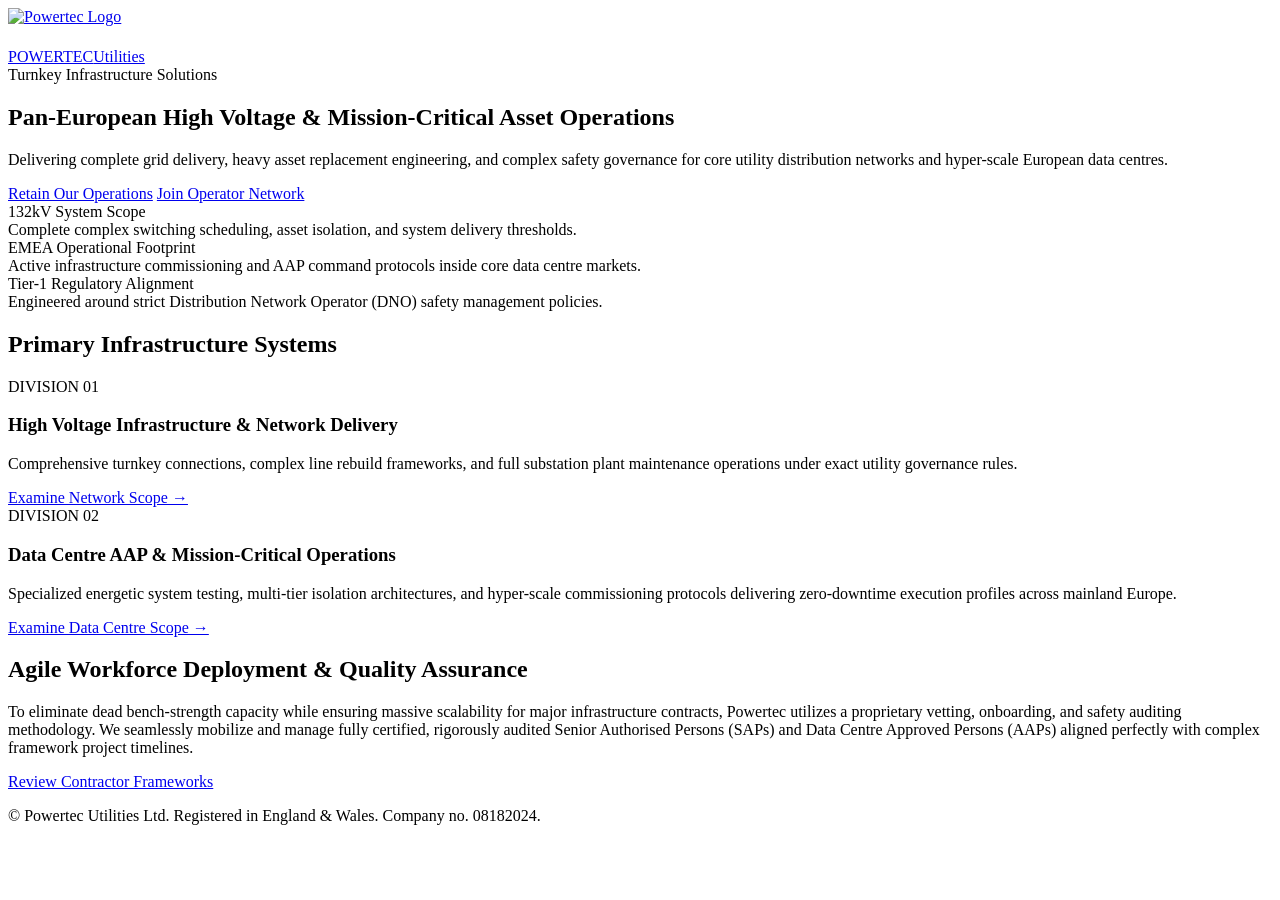
==== commit 393deb2f: "Update index.html" ====
--- a/index.html
+++ b/index.html
@@ -1,63 +1,78 @@
-<!doctype html>
-<html lang="en-GB">
+<!DOCTYPE html>
+<html lang="en">
 <head>
-<meta charset="utf-8">
-<meta name="viewport" content="width=device-width, initial-scale=1, viewport-fit=cover">
-<title>Powertec Utilities Ltd | High Voltage, Critical Power and Operational Control</title>
-<meta name="description" content="Specialist high voltage engineering, SAP, commissioning and electrical safety support for critical infrastructure.">
-<meta name="theme-color" content="#0D0F12">
-<link rel="icon" type="image/png" href="favicon.png">
-<link rel="preconnect" href="https://fonts.googleapis.com">
-<link rel="preconnect" href="https://fonts.gstatic.com" crossorigin>
-<link rel="stylesheet" href="https://fonts.googleapis.com/css2?family=Montserrat:wght@400;500;600;700;800&family=JetBrains+Mono:wght@500;700&display=swap">
-<link rel="stylesheet" href="styles.css?v=3">
+    <meta charset="UTF-8">
+    <meta name="viewport" content="width=device-width, initial-scale=1.0">
+    <title>Powertec Utilities Ltd | Pan-European Infrastructure & Critical Operations</title>
+    <link rel="stylesheet" href="css/style.css">
 </head>
-<body class="biz" data-page="biz-index">
-<header class="site-head"><div class="wrap">
-  <span></span>
-  <button class="menu-btn" id="openMenu" aria-label="Open menu" aria-expanded="false" aria-controls="menu"><svg viewBox="0 0 24 24" fill="none" stroke="currentColor" stroke-width="2"><path d="M3 6h18M3 12h18M3 18h18"/></svg></button>
-</div></header>
-<div class="menu" id="menu" hidden role="dialog" aria-label="Menu">
-  <div class="top"><a class="site-mark" href="index.html" aria-label="Powertec home page"><img src="mark.png" alt="Powertec"></a><button class="menu-btn" id="closeMenu" aria-label="Close menu"><svg viewBox="0 0 24 24" fill="none" stroke="currentColor" stroke-width="2"><path d="M5 5l14 14M19 5L5 19"/></svg></button></div>
-  <nav aria-label="Main navigation"><a class="menu-primary" href="index.html" aria-current="page">Home</a><details class="menu-group"><summary>About<span class="menu-chevron" aria-hidden="true">⌄</span></summary><div class="menu-subitems"><a class="menu-sub-link" href="about.html">About Powertec</a><a class="menu-sub-link" href="about.html#values">Our values</a></div></details><details class="menu-group"><summary>Services<span class="menu-chevron" aria-hidden="true">⌄</span></summary><div class="menu-subitems"><a class="menu-sub-link" href="services.html">All services</a><a class="menu-sub-link" href="services.html#sap">Senior Authorised Person services</a><a class="menu-sub-link" href="services.html#commissioning">Commissioning and energisation</a><a class="menu-sub-link" href="services.html#safety">Electrical safety management</a><a class="menu-sub-link" href="services.html#projects">HV project delivery</a></div></details><details class="menu-group"><summary>Sectors<span class="menu-chevron" aria-hidden="true">⌄</span></summary><div class="menu-subitems"><a class="menu-sub-link" href="sectors.html">Sector overview</a><a class="menu-sub-link" href="data-centres.html">Data centres and critical infrastructure</a><a class="menu-sub-link" href="utilities.html">Utilities and infrastructure</a></div></details><a class="menu-primary" href="projects.html">Project experience</a><a class="menu-primary" href="hseq.html">HSEQ</a><a class="menu-primary" href="careers.html">Careers</a><a class="menu-primary" href="contact.html">Contact</a></nav>
-  <p class="note">Powertec Utilities Ltd</p>
-</div>
-<section class="hero home" style="--photo:url('powertec-entry-background.jpg')"><div class="wrap">
-  <div class="home-brand-intro" aria-label="Powertec Utilities, Critical Infrastructure and Training">
-    <img src="logo-stack.png" alt="Powertec" class="home-brand-logo">
-    <div class="home-brand-services">UTILITIES <span>|</span> CRITICAL INFRASTRUCTURE <span>|</span> TRAINING</div>
-  </div>
-  <div class="home-system-title">
-    <div class="kicker">Powertec Utilities Ltd</div>
-    <h1 class="mega">High voltage engineering<br>and operational control</h1>
-    <p class="lead">Specialist electrical engineering, commissioning and operational safety support for critical infrastructure across the UK and Europe.</p>
-    <div class="cta biz-cta"><a class="btn primary" href="services.html">Our services</a><a class="btn ghost" href="contact.html">Discuss a project</a></div>
-  </div>
-</div></section>
-<main><section class="block"><div class="wrap"><div class="launch-grid">
-    <a class="launch" href="services.html"><span class="launch-img" style="background-image:url('switchgear-01.jpg')" aria-hidden="true"></span><span class="launch-copy"><span class="launch-tag">Services</span><strong>Operational control and commissioning</strong><span class="launch-desc">SAP services, energisation, electrical safety and HV project delivery</span></span><span class="launch-arrow" aria-hidden="true">→</span></a>
-    <a class="launch" href="data-centres.html"><span class="launch-img" style="background-image:url('dc-hall.jpg')" aria-hidden="true"></span><span class="launch-copy"><span class="launch-tag">Sector</span><strong>Data centres and critical power</strong><span class="launch-desc">Testing, commissioning and energisation of data centre power systems</span></span><span class="launch-arrow" aria-hidden="true">→</span></a>
-    <a class="launch" href="utilities.html"><span class="launch-img" style="background-image:url('substation-01.jpg')" aria-hidden="true"></span><span class="launch-copy"><span class="launch-tag">Sector</span><strong>Utilities and infrastructure</strong><span class="launch-desc">More than two decades on UK electricity distribution networks</span></span><span class="launch-arrow" aria-hidden="true">→</span></a>
-    <a class="launch" href="projects.html"><span class="launch-img" style="background-image:url('testing-04.jpg')" aria-hidden="true"></span><span class="launch-copy"><span class="launch-tag">Experience</span><strong>Project experience</strong><span class="launch-desc">Asset replacement, refurbishment and commissioning programmes</span></span><span class="launch-arrow" aria-hidden="true">→</span></a>
-  </div></div></section><section class="block"><div class="wrap"><div class="registers-intro"><div><div class="eyebrow">Core capabilities</div><h2>What we do</h2><p>We support project teams where electrical safety, programme delivery and system availability must work together.</p></div></div><div class="dashboard-links registers-grid"><a href="services.html"><strong>HV operational control</strong><span>Safe management of HV systems from construction to handover</span><i>→</i></a><a href="services.html#sap"><strong>Senior Authorised Person</strong><span>Switching, isolation, earthing and safety documentation</span><i>→</i></a><a href="services.html#commissioning"><strong>Commissioning and energisation</strong><span>Testing, progressive energisation and handover</span><i>→</i></a><a href="services.html#safety"><strong>Electrical safety management</strong><span>Work boundaries, permit holders and commissioning interfaces</span><i>→</i></a></div></div></section><section class="block bgfade-sec" data-bg="dno-n13.jpg,dno-p13.jpg,dno-p01.jpg,dno-n11.jpg,dno-p11.jpg"><div class="wrap"><div class="biz-split">
-    <div><div class="registers-intro"><div><div class="eyebrow">Background</div><h2>From distribution networks to data centres</h2></div></div>
-      <div class="prose"><p>Powertec's experience has grown from UK electricity distribution into demanding European data centre commissioning environments. That combination brings together disciplined operational control, electrical safety and practical project delivery.</p></div>
-      <a class="btn primary" href="sectors.html">View sectors</a></div>
-    <figure class="photo-band biz-photo"><img src="testing-05.jpg" alt="Relay test set connected for secondary injection testing" loading="lazy"></figure></div></div></section><section class="block"><div class="wrap"><div class="registers-intro"><div><div class="eyebrow">Why Powertec</div><h2>Why clients use Powertec</h2><p>Powertec's work has covered electricity distribution, HV project delivery and data centre commissioning. That breadth means we understand not only the immediate task, but the wider operational consequences of every switching, isolation, testing and energisation decision.</p></div></div><div class="biz-grid c3"><article class="panel"><h3>Utility heritage</h3><p>Experience across multiple UK DNO environments, including network operations, asset replacement, fault restoration, commissioning and operational control.</p></article><article class="panel"><h3>Data centre commissioning</h3><p>Current European data centre experience supporting electrical testing, commissioning, progressive energisation, safe systems of work and operational handover.</p></article><article class="panel"><h3>Project delivery</h3><p>Project management of HV asset replacement, network refurbishment and commissioning programmes, including resourcing, logistics and cost control.</p></article></div></div></section><section class="block bgfade-sec" data-bg="dno-m01.jpg,dno-n12.jpg,dno-m11.jpg,dno-p16.jpg,dno-p09.jpg"><div class="wrap"><div class="biz-split rev">
-    <figure class="photo-band biz-photo"><img src="overhead-01.jpg" alt="Overhead line works" loading="lazy"></figure>
-    <div><div class="registers-intro"><div><div class="eyebrow">Powertec in practice</div><h2>How we work</h2></div></div>
-      <div class="prose"><p>Our work is grounded in practical high voltage operations, commissioning, project delivery and electrical safety, developed on live utility networks and now carried into European data centre projects.</p>
-      <p>That combination means we understand both the engineering detail and the operational responsibility needed to move systems safely from construction through commissioning, energisation and handover.</p></div>
-      <a class="btn primary" href="projects.html">View project experience</a></div></div></div></section></main>
-<footer class="site-foot"><div class="wrap">
-    <a class="foot-brand" href="index.html" aria-label="Powertec home page"><img src="logo-stack.png" alt="Powertec"></a>
-    <div class="foot-links">
-      <div class="foot-col"><h3>Company</h3><a href="about.html">About Powertec</a><a href="about.html#values">Our values</a><a href="careers.html">Careers</a><a href="contact.html">Contact</a></div>
-      <div class="foot-col"><h3>Services</h3><a href="services.html#sap">Senior Authorised Person services</a><a href="services.html#commissioning">Commissioning and energisation</a><a href="services.html#safety">Electrical safety management</a><a href="services.html#projects">HV project delivery</a></div>
-      <div class="foot-col"><h3>Sectors</h3><a href="data-centres.html">Data centres</a><a href="utilities.html">Utilities</a><a href="sectors.html">Critical infrastructure</a><a href="projects.html">Project experience</a><a href="hseq.html">HSEQ</a></div>
-    </div>
-    <p class="foot-legal">© 2012 Powertec Utilities Ltd. Registered in England &amp; Wales, company no. 08197024.</p>
-  </div></footer>
-<script src="site.js?v=3"></script>
+<body>
+
+    <header>
+        <a href="#" class="brand-logo">
+            <img src="images/logo.png" alt="Powertec Logo" style="height: 40px; display: block; onerror='this.style.display=none'">
+            POWERTEC<span>Utilities</span>
+        </a>
+    </header>
+
+    <main>
+        <!-- Strategic Brand Position Hero Block -->
+        <section class="hero-container">
+            <span class="hero-tag">Turnkey Infrastructure Solutions</span>
+            <h1>Pan-European High Voltage & Mission-Critical Asset Operations</h1>
+            <p class="hero-subtext">Delivering complete grid delivery, heavy asset replacement engineering, and complex safety governance for core utility distribution networks and hyper-scale European data centres.</p>
+            <div class="cta-group">
+                <a href="mailto:info@powertecutilities.co.uk" class="btn btn-primary">Retain Our Operations</a>
+                <a href="#workforce" class="btn btn-secondary">Join Operator Network</a>
+            </div>
+        </section>
+
+        <!-- Institutional Scale Metric Matrix -->
+        <section class="metric-bar">
+            <div class="metric-box">
+                <div class="metric-title">132kV System Scope</div>
+                <div class="metric-desc">Complete complex switching scheduling, asset isolation, and system delivery thresholds.</div>
+            </div>
+            <div class="metric-box">
+                <div class="metric-title">EMEA Operational Footprint</div>
+                <div class="metric-desc">Active infrastructure commissioning and AAP command protocols inside core data centre markets.</div>
+            </div>
+            <div class="metric-box">
+                <div class="metric-title">Tier-1 Regulatory Alignment</div>
+                <div class="metric-desc">Engineered around strict Distribution Network Operator (DNO) safety management policies.</div>
+            </div>
+        </section>
+
+        <!-- Primary Corporate Brand Divisions -->
+        <section class="pillar-section">
+            <h2 class="section-heading">Primary Infrastructure Systems</h2>
+            <div class="pillar-grid">
+                <div class="pillar-card">
+                    <span class="pillar-number">DIVISION 01</span>
+                    <h3>High Voltage Infrastructure & Network Delivery</h3>
+                    <p>Comprehensive turnkey connections, complex line rebuild frameworks, and full substation plant maintenance operations under exact utility governance rules.</p>
+                    <a href="networks.html" class="pillar-link">Examine Network Scope →</a>
+                </div>
+                <div class="pillar-card">
+                    <span class="pillar-number">DIVISION 02</span>
+                    <h3>Data Centre AAP & Mission-Critical Operations</h3>
+                    <p>Specialized energetic system testing, multi-tier isolation architectures, and hyper-scale commissioning protocols delivering zero-downtime execution profiles across mainland Europe.</p>
+                    <a href="data-centres.html" class="pillar-link">Examine Data Centre Scope →</a>
+                </div>
+            </div>
+        </section>
+
+        <!-- Scalable Ecosystem Positioning Block (For Business Sale Evaluation) -->
+        <section class="workforce-panel" id="workforce">
+            <h2>Agile Workforce Deployment & Quality Assurance</h2>
+            <p>To eliminate dead bench-strength capacity while ensuring massive scalability for major infrastructure contracts, Powertec utilizes a proprietary vetting, onboarding, and safety auditing methodology. We seamlessly mobilize and manage fully certified, rigorously audited Senior Authorised Persons (SAPs) and Data Centre Approved Persons (AAPs) aligned perfectly with complex framework project timelines.</p>
+            <a href="careers.html" class="btn btn-secondary" style="display: inline-block;">Review Contractor Frameworks</a>
+        </section>
+    </main>
+
+    <footer>
+        <p>&copy; Powertec Utilities Ltd. Registered in England &amp; Wales. Company no. 08182024.</p>
+    </footer>
+
 </body>
 </html>
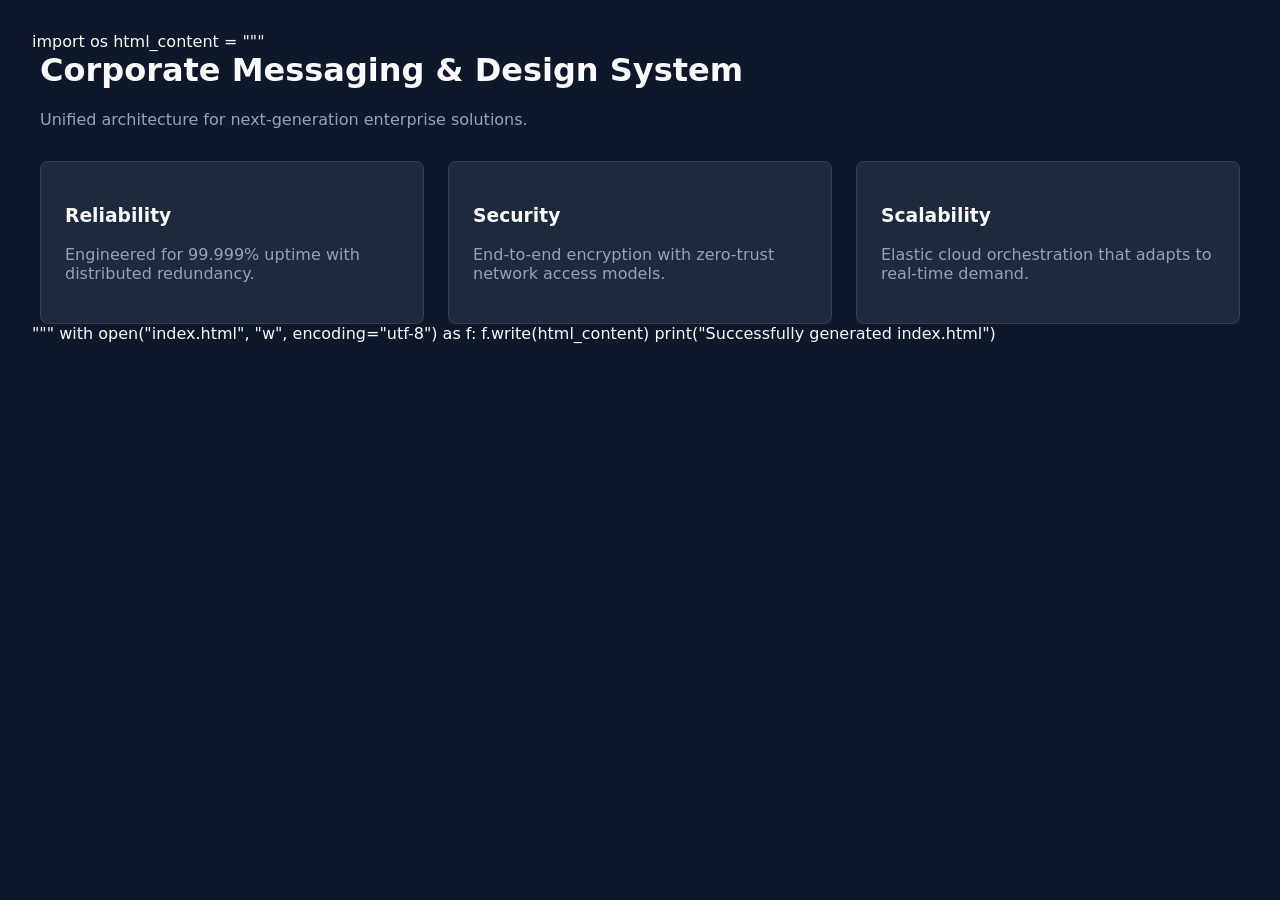
==== commit 9ef5712c: "Update index.html" ====
--- a/index.html
+++ b/index.html
@@ -1,78 +1,70 @@
-<!DOCTYPE html>
-<html lang="en">
+import os
+
+html_content = """<!DOCTYPE html>
+<html lang="en" class="dark">
 <head>
     <meta charset="UTF-8">
     <meta name="viewport" content="width=device-width, initial-scale=1.0">
-    <title>Powertec Utilities Ltd | Pan-European Infrastructure & Critical Operations</title>
-    <link rel="stylesheet" href="css/style.css">
+    <title>Enterprise Dark-Mode Design System</title>
+    <style>
+        :root {
+            --bg-primary: #0f172a;
+            --bg-secondary: #1e293b;
+            --text-primary: #f8fafc;
+            --text-secondary: #94a3b8;
+            --accent: #3b82f6;
+        }
+        body {
+            background-color: var(--bg-primary);
+            color: var(--text-primary);
+            font-family: system-ui, -apple-system, sans-serif;
+            margin: 0;
+            padding: 2rem;
+        }
+        .container {
+            max-width: 1200px;
+            margin: 0 auto;
+        }
+        .grid {
+            display: grid;
+            grid-template-columns: repeat(auto-fit, minmax(280px, 1fr));
+            gap: 1.5rem;
+            margin-top: 2rem;
+        }
+        .tile {
+            background-color: var(--bg-secondary);
+            padding: 1.5rem;
+            border-radius: 0.5rem;
+            border: 1px solid rgba(255, 255, 255, 0.1);
+        }
+        h1 { margin-top: 0; }
+        p { color: var(--text-secondary); }
+    </style>
 </head>
 <body>
-
-    <header>
-        <a href="#" class="brand-logo">
-            <img src="images/logo.png" alt="Powertec Logo" style="height: 40px; display: block; onerror='this.style.display=none'">
-            POWERTEC<span>Utilities</span>
-        </a>
-    </header>
-
-    <main>
-        <!-- Strategic Brand Position Hero Block -->
-        <section class="hero-container">
-            <span class="hero-tag">Turnkey Infrastructure Solutions</span>
-            <h1>Pan-European High Voltage & Mission-Critical Asset Operations</h1>
-            <p class="hero-subtext">Delivering complete grid delivery, heavy asset replacement engineering, and complex safety governance for core utility distribution networks and hyper-scale European data centres.</p>
-            <div class="cta-group">
-                <a href="mailto:info@powertecutilities.co.uk" class="btn btn-primary">Retain Our Operations</a>
-                <a href="#workforce" class="btn btn-secondary">Join Operator Network</a>
+    <div class="container">
+        <h1>Corporate Messaging & Design System</h1>
+        <p>Unified architecture for next-generation enterprise solutions.</p>
+        <div class="grid">
+            <div class="tile">
+                <h3>Reliability</h3>
+                <p>Engineered for 99.999% uptime with distributed redundancy.</p>
             </div>
-        </section>
-
-        <!-- Institutional Scale Metric Matrix -->
-        <section class="metric-bar">
-            <div class="metric-box">
-                <div class="metric-title">132kV System Scope</div>
-                <div class="metric-desc">Complete complex switching scheduling, asset isolation, and system delivery thresholds.</div>
+            <div class="tile">
+                <h3>Security</h3>
+                <p>End-to-end encryption with zero-trust network access models.</p>
             </div>
-            <div class="metric-box">
-                <div class="metric-title">EMEA Operational Footprint</div>
-                <div class="metric-desc">Active infrastructure commissioning and AAP command protocols inside core data centre markets.</div>
+            <div class="tile">
+                <h3>Scalability</h3>
+                <p>Elastic cloud orchestration that adapts to real-time demand.</p>
             </div>
-            <div class="metric-box">
-                <div class="metric-title">Tier-1 Regulatory Alignment</div>
-                <div class="metric-desc">Engineered around strict Distribution Network Operator (DNO) safety management policies.</div>
-            </div>
-        </section>
-
-        <!-- Primary Corporate Brand Divisions -->
-        <section class="pillar-section">
-            <h2 class="section-heading">Primary Infrastructure Systems</h2>
-            <div class="pillar-grid">
-                <div class="pillar-card">
-                    <span class="pillar-number">DIVISION 01</span>
-                    <h3>High Voltage Infrastructure & Network Delivery</h3>
-                    <p>Comprehensive turnkey connections, complex line rebuild frameworks, and full substation plant maintenance operations under exact utility governance rules.</p>
-                    <a href="networks.html" class="pillar-link">Examine Network Scope →</a>
-                </div>
-                <div class="pillar-card">
-                    <span class="pillar-number">DIVISION 02</span>
-                    <h3>Data Centre AAP & Mission-Critical Operations</h3>
-                    <p>Specialized energetic system testing, multi-tier isolation architectures, and hyper-scale commissioning protocols delivering zero-downtime execution profiles across mainland Europe.</p>
-                    <a href="data-centres.html" class="pillar-link">Examine Data Centre Scope →</a>
-                </div>
-            </div>
-        </section>
-
-        <!-- Scalable Ecosystem Positioning Block (For Business Sale Evaluation) -->
-        <section class="workforce-panel" id="workforce">
-            <h2>Agile Workforce Deployment & Quality Assurance</h2>
-            <p>To eliminate dead bench-strength capacity while ensuring massive scalability for major infrastructure contracts, Powertec utilizes a proprietary vetting, onboarding, and safety auditing methodology. We seamlessly mobilize and manage fully certified, rigorously audited Senior Authorised Persons (SAPs) and Data Centre Approved Persons (AAPs) aligned perfectly with complex framework project timelines.</p>
-            <a href="careers.html" class="btn btn-secondary" style="display: inline-block;">Review Contractor Frameworks</a>
-        </section>
-    </main>
-
-    <footer>
-        <p>&copy; Powertec Utilities Ltd. Registered in England &amp; Wales. Company no. 08182024.</p>
-    </footer>
-
+        </div>
+    </div>
 </body>
 </html>
+"""
+
+with open("index.html", "w", encoding="utf-8") as f:
+    f.write(html_content)
+
+print("Successfully generated index.html")
